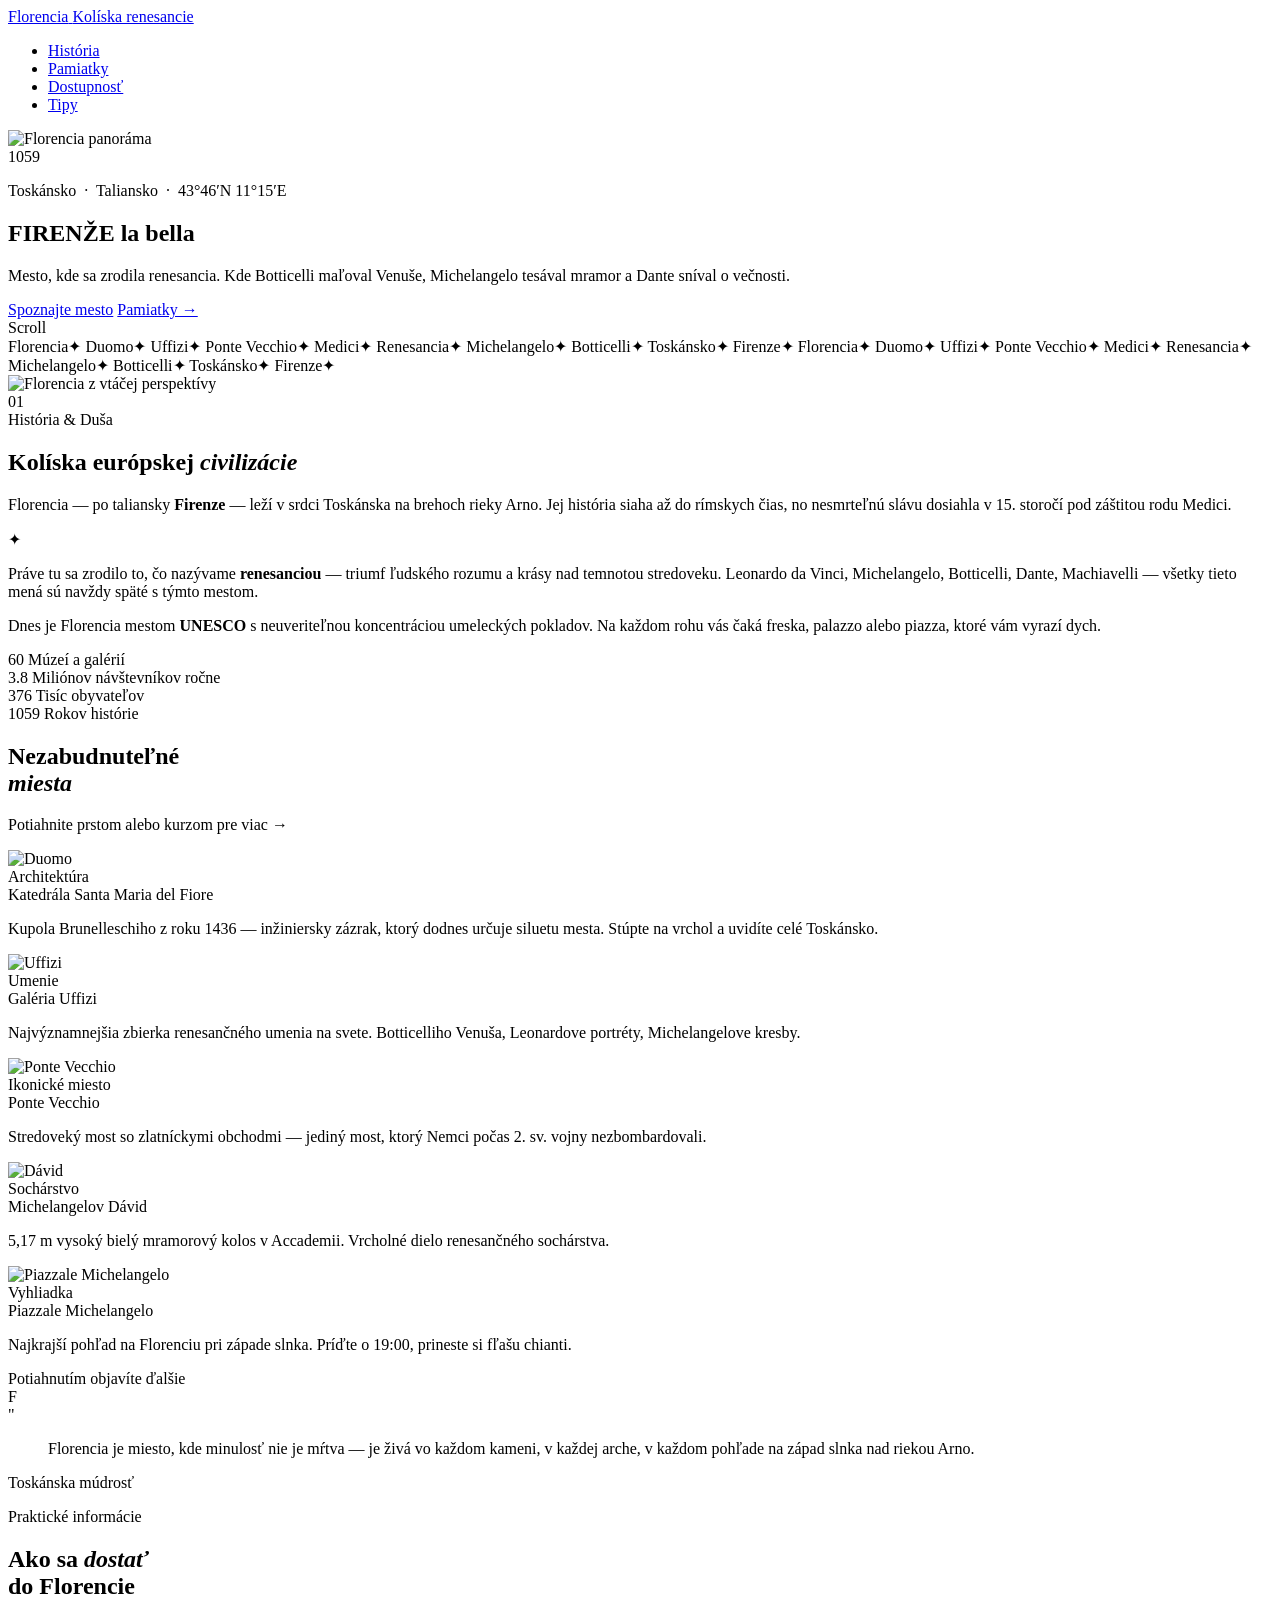
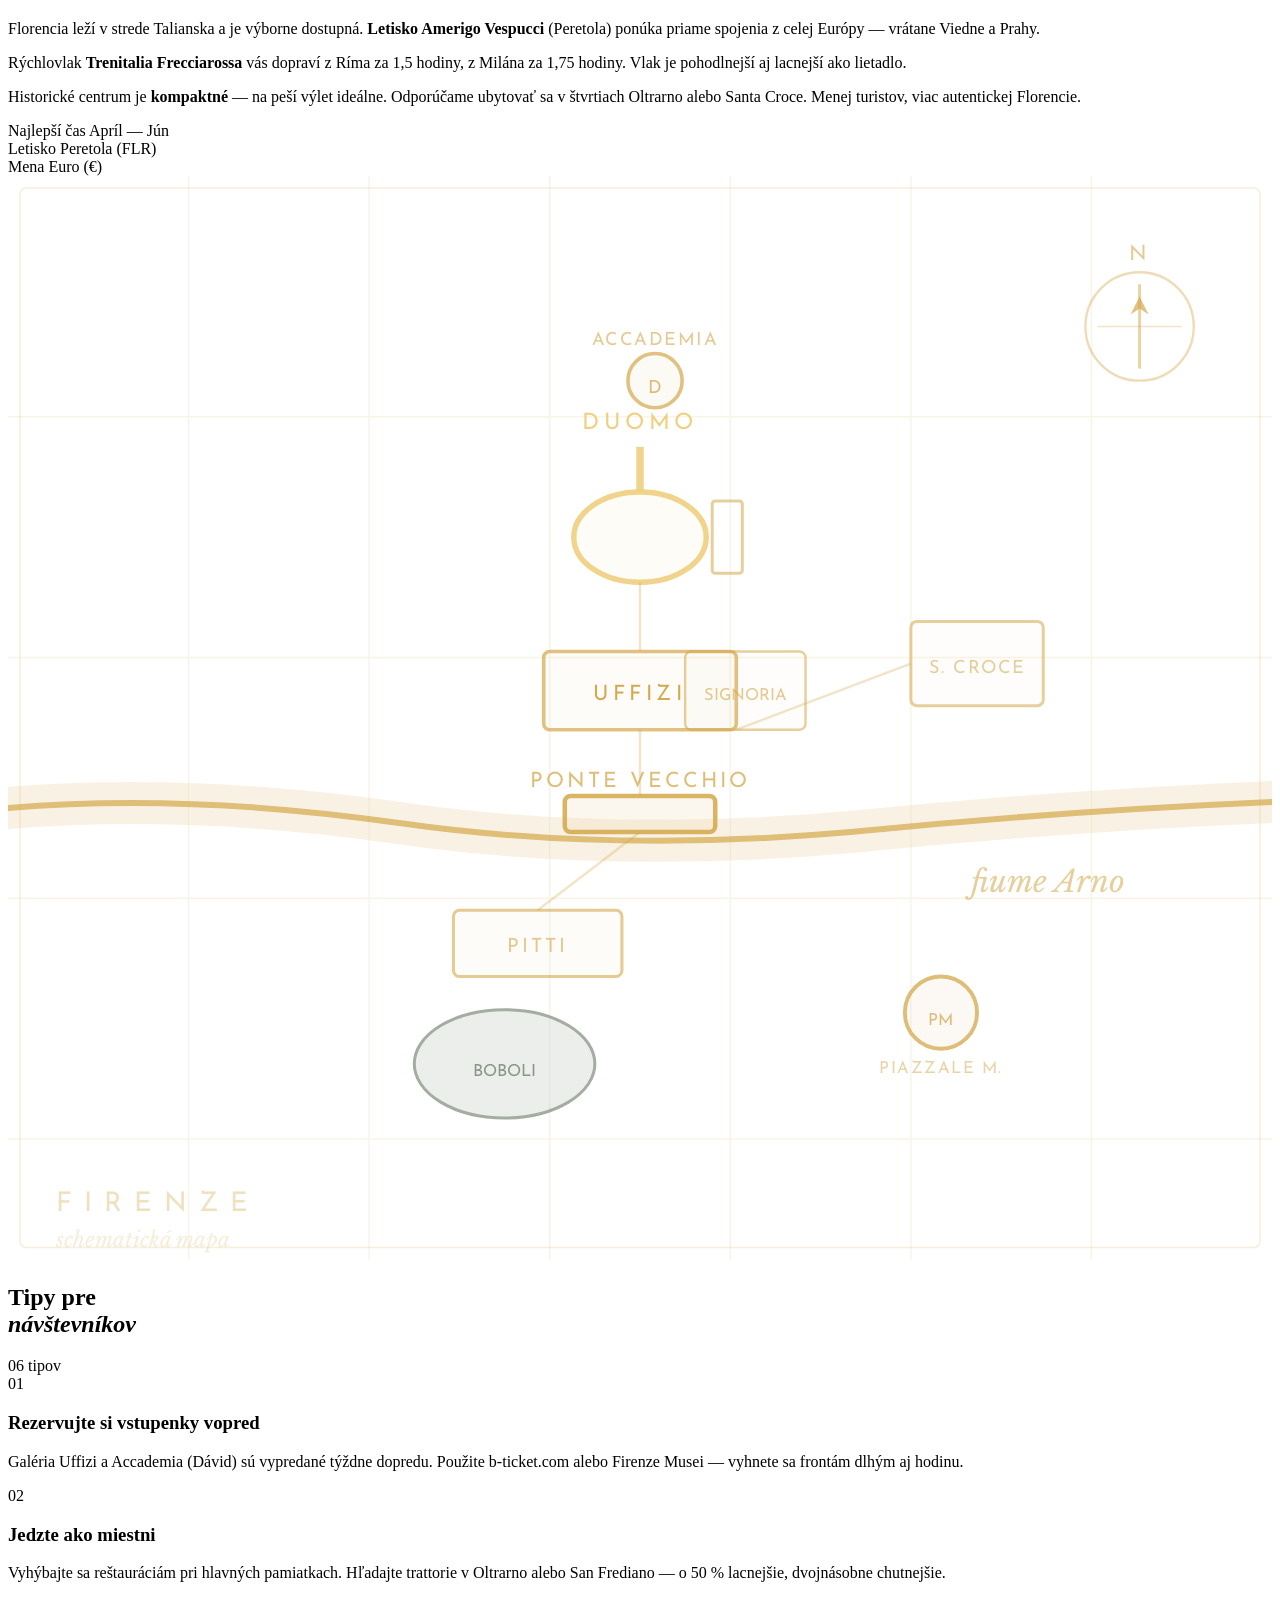
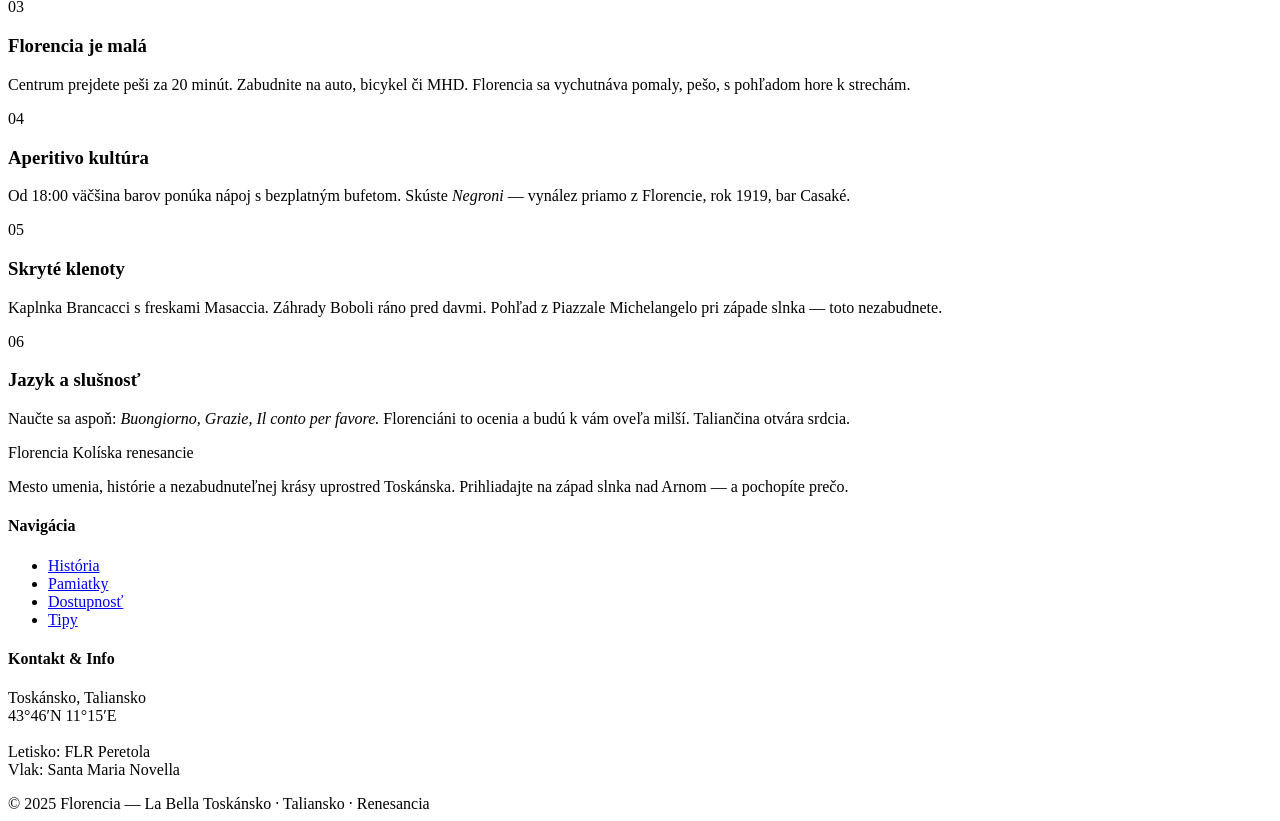
==== index.html @ b2b44ff9 "presunutie súborov" ====
<!DOCTYPE html>
<html lang="sk">
<head>
  <meta charset="UTF-8" />
  <meta name="viewport" content="width=device-width, initial-scale=1.0" />
  <title>Florencia — La Bella</title>
  <link rel="preconnect" href="https://fonts.googleapis.com" />
  <link rel="preconnect" href="https://fonts.gstatic.com" crossorigin />
  <link href="https://fonts.googleapis.com/css2?family=Playfair+Display:ital,wght@0,400;0,700;0,900;1,400;1,700&family=Libre+Baskerville:ital,wght@0,400;0,700;1,400&family=Josefin+Sans:wght@100;200;300;400&display=swap" rel="stylesheet" />
  <link rel="stylesheet" href="style.css" />
</head>
<body>

  <div class="cur-dot"></div>
  <div class="cur-ring"></div>
  <div class="grain"></div>

  <!-- NAV -->
  <nav>
    <a class="nav-brand" href="#">
      <span class="nav-brand-name">Florencia</span>
      <span class="nav-brand-sub">Kolíska renesancie</span>
    </a>
    <ul class="nav-links">
      <li><a href="#historia">História</a></li>
      <li><a href="#pamiatky">Pamiatky</a></li>
      <li><a href="#info">Dostupnosť</a></li>
      <li><a href="#tipy">Tipy</a></li>
    </ul>
  </nav>

  <!-- ═══════════ HERO ═══════════ -->
  <section class="hero">
    <div class="hero-bg">
      <img
        src="https://upload.wikimedia.org/wikipedia/commons/thumb/1/1e/Florence_duomo_from_giotto_campanile.jpg/1280px-Florence_duomo_from_giotto_campanile.jpg"
        alt="Florencia panoráma"
      />
    </div>
    <div class="hero-bar-top"></div>
    <div class="hero-bar-bot"></div>
    <div class="hero-glow"></div>
    <div class="hero-vline"></div>
    <div class="hero-ghost">1059</div>

    <div class="hero-content">
      <p class="hero-tag">Toskánsko &nbsp;·&nbsp; Taliansko &nbsp;·&nbsp; 43°46′N 11°15′E</p>
      <h1 class="hero-title">
        <span class="t1">FIRENŽE</span>
        <span class="t2">la bella</span>
      </h1>
      <p class="hero-desc">
        Mesto, kde sa zrodila renesancia. Kde Botticelli maľoval Venuše,
        Michelangelo tesával mramor a Dante sníval o večnosti.
      </p>
      <div class="hero-actions">
        <a class="btn-primary" href="#historia">Spoznajte mesto</a>
        <a class="btn-ghost" href="#pamiatky">Pamiatky →</a>
      </div>
    </div>

    <div class="hero-scroll">
      <span>Scroll</span>
      <div class="scroll-track"></div>
    </div>
  </section>

  <!-- MARQUEE -->
  <div class="marquee-strip" aria-hidden="true">
    <div class="marquee-inner">
      <!-- duplicate for seamless loop -->
      <span>Florencia</span><span class="dot">✦</span>
      <span>Duomo</span><span class="dot">✦</span>
      <span>Uffizi</span><span class="dot">✦</span>
      <span>Ponte Vecchio</span><span class="dot">✦</span>
      <span>Medici</span><span class="dot">✦</span>
      <span>Renesancia</span><span class="dot">✦</span>
      <span>Michelangelo</span><span class="dot">✦</span>
      <span>Botticelli</span><span class="dot">✦</span>
      <span>Toskánsko</span><span class="dot">✦</span>
      <span>Firenze</span><span class="dot">✦</span>
      <span>Florencia</span><span class="dot">✦</span>
      <span>Duomo</span><span class="dot">✦</span>
      <span>Uffizi</span><span class="dot">✦</span>
      <span>Ponte Vecchio</span><span class="dot">✦</span>
      <span>Medici</span><span class="dot">✦</span>
      <span>Renesancia</span><span class="dot">✦</span>
      <span>Michelangelo</span><span class="dot">✦</span>
      <span>Botticelli</span><span class="dot">✦</span>
      <span>Toskánsko</span><span class="dot">✦</span>
      <span>Firenze</span><span class="dot">✦</span>
    </div>
  </div>

  <!-- ═══════════ INTRO ═══════════ -->
  <section class="intro-section" id="historia">
    <div class="intro-visual">
      <img
        src="https://upload.wikimedia.org/wikipedia/commons/thumb/7/7e/Firenze_veduta.jpg/1280px-Firenze_veduta.jpg"
        alt="Florencia z vtáčej perspektívy"
      />
      <div class="intro-visual-overlay"></div>
      <div class="intro-float-num">01</div>
    </div>
    <div class="intro-text">
      <div class="s-tag reveal">História &amp; Duša</div>
      <h2 class="reveal">Kolíska európskej <em>civilizácie</em></h2>
      <p class="reveal">
        Florencia — po taliansky <strong>Firenze</strong> — leží v srdci Toskánska na brehoch
        rieky Arno. Jej história siaha až do rímskych čias, no nesmrteľnú slávu
        dosiahla v 15. storočí pod záštitou rodu Medici.
      </p>
      <div class="deco-divider reveal"><span>✦</span></div>
      <p class="reveal">
        Práve tu sa zrodilo to, čo nazývame <strong>renesanciou</strong> — triumf
        ľudského rozumu a krásy nad temnotou stredoveku. Leonardo da Vinci,
        Michelangelo, Botticelli, Dante, Machiavelli — všetky tieto mená sú
        navždy späté s týmto mestom.
      </p>
      <p class="reveal">
        Dnes je Florencia mestom <strong>UNESCO</strong> s neuveriteľnou
        koncentráciou umeleckých pokladov. Na každom rohu vás čaká freska,
        palazzo alebo piazza, ktoré vám vyrazí dych.
      </p>
    </div>
  </section>

  <!-- ═══════════ STATS ═══════════ -->
  <div class="stats-band">
    <div class="stat-cell reveal">
      <span class="stat-number">60</span>
      <span class="stat-unit">Múzeí a galérií</span>
    </div>
    <div class="stat-cell reveal">
      <span class="stat-number">3.8</span>
      <span class="stat-unit">Miliónov návštevníkov ročne</span>
    </div>
    <div class="stat-cell reveal">
      <span class="stat-number">376</span>
      <span class="stat-unit">Tisíc obyvateľov</span>
    </div>
    <div class="stat-cell reveal">
      <span class="stat-number">1059</span>
      <span class="stat-unit">Rokov histórie</span>
    </div>
  </div>

  <!-- ═══════════ GALLERY ═══════════ -->
  <section class="gallery-section" id="pamiatky">
    <div class="gallery-header">
      <h2 class="reveal">Nezabudnuteľné<br><em>miesta</em></h2>
      <p class="reveal">Potiahnite prstom alebo kurzom pre viac →</p>
    </div>

    <div class="gallery-scroll-wrap">
      <div class="gallery-track">

        <div class="g-card">
          <img src="https://upload.wikimedia.org/wikipedia/commons/thumb/9/9b/Cattedrale_di_Santa_Maria_del_Fiore_-_Firenze.jpg/1280px-Cattedrale_di_Santa_Maria_del_Fiore_-_Firenze.jpg" alt="Duomo" />
          <div class="g-card-info">
            <span class="g-card-tag">Architektúra</span>
            <div class="g-card-title">Katedrála Santa Maria del Fiore</div>
            <p class="g-card-desc">Kupola Brunelleschiho z roku 1436 — inžiniersky zázrak, ktorý dodnes určuje siluetu mesta. Stúpte na vrchol a uvidíte celé Toskánsko.</p>
          </div>
        </div>

        <div class="g-card">
          <img src="https://upload.wikimedia.org/wikipedia/commons/thumb/3/3b/Uffizi_05.jpg/1280px-Uffizi_05.jpg" alt="Uffizi" />
          <div class="g-card-info">
            <span class="g-card-tag">Umenie</span>
            <div class="g-card-title">Galéria Uffizi</div>
            <p class="g-card-desc">Najvýznamnejšia zbierka renesančného umenia na svete. Botticelliho Venuša, Leonardove portréty, Michelangelove kresby.</p>
          </div>
        </div>

        <div class="g-card">
          <img src="https://upload.wikimedia.org/wikipedia/commons/thumb/2/26/Ponte_Vecchio_al_tramonto.jpg/1280px-Ponte_Vecchio_al_tramonto.jpg" alt="Ponte Vecchio" />
          <div class="g-card-info">
            <span class="g-card-tag">Ikonické miesto</span>
            <div class="g-card-title">Ponte Vecchio</div>
            <p class="g-card-desc">Stredoveký most so zlatníckymi obchodmi — jediný most, ktorý Nemci počas 2. sv. vojny nezbombardovali.</p>
          </div>
        </div>

        <div class="g-card">
          <img src="https://upload.wikimedia.org/wikipedia/commons/thumb/1/15/Michelangelo%27s_David_-_right_view_2.jpg/800px-Michelangelo%27s_David_-_right_view_2.jpg" alt="Dávid" />
          <div class="g-card-info">
            <span class="g-card-tag">Sochárstvo</span>
            <div class="g-card-title">Michelangelov Dávid</div>
            <p class="g-card-desc">5,17 m vysoký bielý mramorový kolos v Accademii. Vrcholné dielo renesančného sochárstva.</p>
          </div>
        </div>

        <div class="g-card">
          <img src="https://upload.wikimedia.org/wikipedia/commons/thumb/4/47/Piazzale_Michelangelo_Florence.jpg/1280px-Piazzale_Michelangelo_Florence.jpg" alt="Piazzale Michelangelo" />
          <div class="g-card-info">
            <span class="g-card-tag">Vyhliadka</span>
            <div class="g-card-title">Piazzale Michelangelo</div>
            <p class="g-card-desc">Najkrajší pohľad na Florenciu pri západe slnka. Príďte o 19:00, prineste si fľašu chianti.</p>
          </div>
        </div>

      </div>
    </div>

    <div class="gallery-hint">
      <span>Potiahnutím objavíte ďalšie</span>
      <div class="gallery-hint-line"></div>
    </div>
  </section>

  <!-- ═══════════ QUOTE ═══════════ -->
  <section class="quote-section">
    <div class="quote-bg-word">F</div>
    <div class="quote-inner">
      <span class="quote-openmark">"</span>
      <blockquote class="reveal">
        Florencia je miesto, kde minulosť nie je mŕtva —
        je živá vo každom kameni, v každej arche,
        v každom pohľade na západ slnka nad riekou Arno.
      </blockquote>
      <div class="quote-rule"></div>
      <p class="quote-author reveal">Toskánska múdrosť</p>
    </div>
  </section>

  <!-- ═══════════ INFO / MAP ═══════════ -->
  <section class="info-section" id="info">
    <div class="info-text-side">
      <div class="s-tag reveal">Praktické informácie</div>
      <h2 class="reveal">Ako sa <em>dostať</em><br>do Florencie</h2>
      <p class="reveal">
        Florencia leží v strede Talianska a je výborne dostupná.
        <strong>Letisko Amerigo Vespucci</strong> (Peretola) ponúka priame spojenia
        z celej Európy — vrátane Viedne a Prahy.
      </p>
      <p class="reveal">
        Rýchlovlak <strong>Trenitalia Frecciarossa</strong> vás dopraví z Ríma za 1,5 hodiny,
        z Milána za 1,75 hodiny. Vlak je pohodlnejší aj lacnejší ako lietadlo.
      </p>
      <p class="reveal">
        Historické centrum je <strong>kompaktné</strong> — na peší výlet ideálne.
        Odporúčame ubytovať sa v štvrtiach Oltrarno alebo Santa Croce.
        Menej turistov, viac autentickej Florencie.
      </p>
      <div class="info-pills reveal">
        <div class="info-pill">
          <span class="info-pill-label">Najlepší čas</span>
          <span class="info-pill-val">Apríl — Jún</span>
        </div>
        <div class="info-pill">
          <span class="info-pill-label">Letisko</span>
          <span class="info-pill-val">Peretola (FLR)</span>
        </div>
        <div class="info-pill">
          <span class="info-pill-label">Mena</span>
          <span class="info-pill-val">Euro (€)</span>
        </div>
      </div>
    </div>

    <div class="map-side">
      <!-- Illustrated SVG map of Florence -->
      <svg viewBox="0 0 420 360" xmlns="http://www.w3.org/2000/svg">
        <!-- Background -->
        <rect width="420" height="360" fill="rgba(30,20,8,0.0)" />

        <!-- Streets grid - subtle -->
        <g opacity="0.12" stroke="#D4A84B" stroke-width="0.5">
          <line x1="60" y1="0" x2="60" y2="360" />
          <line x1="120" y1="0" x2="120" y2="360" />
          <line x1="180" y1="0" x2="180" y2="360" />
          <line x1="240" y1="0" x2="240" y2="360" />
          <line x1="300" y1="0" x2="300" y2="360" />
          <line x1="360" y1="0" x2="360" y2="360" />
          <line x1="0" y1="80" x2="420" y2="80" />
          <line x1="0" y1="160" x2="420" y2="160" />
          <line x1="0" y1="240" x2="420" y2="240" />
          <line x1="0" y1="320" x2="420" y2="320" />
        </g>

        <!-- River Arno — thick glow + thin line -->
        <path d="M 0 210 Q 60 205 130 215 Q 200 225 280 218 Q 350 211 420 208"
              fill="none" stroke="#D4A84B" stroke-width="14" stroke-linecap="round" opacity="0.15"/>
        <path d="M 0 210 Q 60 205 130 215 Q 200 225 280 218 Q 350 211 420 208"
              fill="none" stroke="#D4A84B" stroke-width="2" stroke-linecap="round" opacity="0.7"/>
        <text x="320" y="238" font-family="Libre Baskerville, serif" font-style="italic"
              font-size="10" fill="#D4A84B" opacity="0.55">fiume Arno</text>

        <!-- Ponte Vecchio -->
        <rect x="185" y="206" width="50" height="12" rx="2"
              fill="rgba(212,168,75,0.1)" stroke="#D4A84B" stroke-width="1.5" opacity="0.85"/>
        <text x="210" y="203" font-family="Josefin Sans, sans-serif"
              font-size="7" fill="#D4A84B" opacity="0.75" text-anchor="middle" letter-spacing="1">PONTE VECCHIO</text>

        <!-- Duomo — ellipse + cross -->
        <ellipse cx="210" cy="120" rx="22" ry="15"
                 fill="rgba(240,208,128,0.07)" stroke="#F0D080" stroke-width="1.8" opacity="0.9"/>
        <line x1="210" y1="105" x2="210" y2="90" stroke="#F0D080" stroke-width="2.5" opacity="0.9"/>
        <text x="210" y="84" font-family="Josefin Sans, sans-serif"
              font-size="7.5" fill="#F0D080" text-anchor="middle" letter-spacing="1.5">DUOMO</text>

        <!-- Campanile -->
        <rect x="234" y="108" width="10" height="24" rx="1"
              fill="none" stroke="#D4A84B" stroke-width="1" opacity="0.55"/>

        <!-- Uffizi -->
        <rect x="178" y="158" width="64" height="26" rx="2"
              fill="rgba(212,168,75,0.05)" stroke="#D4A84B" stroke-width="1.2" opacity="0.7"/>
        <text x="210" y="174" font-family="Josefin Sans, sans-serif"
              font-size="7" fill="#D4A84B" text-anchor="middle" letter-spacing="1.5">UFFIZI</text>

        <!-- Piazza della Signoria -->
        <rect x="225" y="158" width="40" height="26" rx="2"
              fill="rgba(212,168,75,0.04)" stroke="#D4A84B" stroke-width="0.8" opacity="0.55"/>
        <text x="245" y="174" font-family="Josefin Sans, sans-serif"
              font-size="5.5" fill="#D4A84B" text-anchor="middle" opacity="0.6">SIGNORIA</text>

        <!-- Accademia (David) -->
        <circle cx="215" cy="68" r="9"
                fill="rgba(212,168,75,0.08)" stroke="#D4A84B" stroke-width="1.2" opacity="0.7"/>
        <text x="215" y="72" font-family="Josefin Sans, sans-serif"
              font-size="6" fill="#D4A84B" text-anchor="middle" opacity="0.75">D</text>
        <text x="215" y="56" font-family="Josefin Sans, sans-serif"
              font-size="6" fill="#D4A84B" text-anchor="middle" opacity="0.6" letter-spacing="0.5">ACCADEMIA</text>

        <!-- Palazzo Pitti -->
        <rect x="148" y="244" width="56" height="22" rx="2"
              fill="rgba(212,168,75,0.05)" stroke="#D4A84B" stroke-width="1" opacity="0.6"/>
        <text x="176" y="258" font-family="Josefin Sans, sans-serif"
              font-size="6.5" fill="#D4A84B" text-anchor="middle" opacity="0.6" letter-spacing="1">PITTI</text>

        <!-- Giardino Boboli -->
        <ellipse cx="165" cy="295" rx="30" ry="18"
                 fill="rgba(74,94,69,0.2)" stroke="#4A5E45" stroke-width="1" opacity="0.5"/>
        <text x="165" y="299" font-family="Josefin Sans, sans-serif"
              font-size="5.5" fill="#4A5E45" text-anchor="middle" opacity="0.6">BOBOLI</text>

        <!-- Piazzale Michelangelo -->
        <circle cx="310" cy="278" r="12"
                fill="rgba(212,168,75,0.08)" stroke="#D4A84B" stroke-width="1.3" opacity="0.75"/>
        <text x="310" y="282" font-family="Josefin Sans, sans-serif"
              font-size="5.5" fill="#D4A84B" text-anchor="middle" opacity="0.75">PM</text>
        <text x="310" y="298" font-family="Josefin Sans, sans-serif"
              font-size="5.5" fill="#D4A84B" text-anchor="middle" opacity="0.5" letter-spacing="0.5">PIAZZALE M.</text>

        <!-- Santa Croce -->
        <rect x="300" y="148" width="44" height="28" rx="2"
              fill="rgba(212,168,75,0.04)" stroke="#D4A84B" stroke-width="1" opacity="0.55"/>
        <text x="322" y="165" font-family="Josefin Sans, sans-serif"
              font-size="6" fill="#D4A84B" text-anchor="middle" opacity="0.55" letter-spacing="0.5">S. CROCE</text>

        <!-- Connection streets -->
        <g stroke="#D4A84B" stroke-width="0.8" opacity="0.3">
          <line x1="210" y1="135" x2="210" y2="158" />
          <line x1="210" y1="184" x2="210" y2="206" />
          <line x1="210" y1="218" x2="176" y2="244" />
          <line x1="242" y1="184" x2="300" y2="162" />
        </g>

        <!-- Compass rose -->
        <g transform="translate(376, 50)">
          <circle r="18" fill="none" stroke="#D4A84B" stroke-width="0.8" opacity="0.4"/>
          <line x1="0" y1="-14" x2="0" y2="14" stroke="#D4A84B" stroke-width="1" opacity="0.5"/>
          <line x1="-14" y1="0" x2="14" y2="0" stroke="#D4A84B" stroke-width="0.5" opacity="0.3"/>
          <polygon points="0,-10 3,-4 0,-6 -3,-4" fill="#D4A84B" opacity="0.7"/>
          <text y="-22" font-family="Josefin Sans, sans-serif" font-size="7"
                fill="#D4A84B" text-anchor="middle" opacity="0.6" letter-spacing="1">N</text>
        </g>

        <!-- Outer frame -->
        <rect x="4" y="4" width="412" height="352" rx="2"
              fill="none" stroke="#D4A84B" stroke-width="0.5" opacity="0.2"/>

        <!-- Watermark title -->
        <text x="16" y="344" font-family="Josefin Sans, sans-serif"
              font-size="9" fill="#D4A84B" opacity="0.35" letter-spacing="4">FIRENZE</text>
        <text x="16" y="356" font-family="Libre Baskerville, serif"
              font-size="7" fill="#D4A84B" opacity="0.2" font-style="italic">schematická mapa</text>
      </svg>
    </div>
  </section>

  <!-- ═══════════ TIPS ═══════════ -->
  <section class="tips-section" id="tipy">
    <div class="tips-header">
      <h2 class="reveal">Tipy pre<br><em>návštevníkov</em></h2>
      <span class="tips-count reveal">06 tipov</span>
    </div>
    <div class="tips-grid">

      <div class="tip-card reveal">
        <span class="tip-num">01</span>
        <h3>Rezervujte si vstupenky vopred</h3>
        <p>Galéria Uffizi a Accademia (Dávid) sú vypredané týždne dopredu. Použite b-ticket.com alebo Firenze Musei — vyhnete sa frontám dlhým aj hodinu.</p>
      </div>

      <div class="tip-card reveal">
        <span class="tip-num">02</span>
        <h3>Jedzte ako miestni</h3>
        <p>Vyhýbajte sa reštauráciám pri hlavných pamiatkach. Hľadajte trattorie v Oltrarno alebo San Frediano — o 50 % lacnejšie, dvojnásobne chutnejšie.</p>
      </div>

      <div class="tip-card reveal">
        <span class="tip-num">03</span>
        <h3>Florencia je malá</h3>
        <p>Centrum prejdete peši za 20 minút. Zabudnite na auto, bicykel či MHD. Florencia sa vychutnáva pomaly, pešo, s pohľadom hore k strechám.</p>
      </div>

      <div class="tip-card reveal">
        <span class="tip-num">04</span>
        <h3>Aperitivo kultúra</h3>
        <p>Od 18:00 väčšina barov ponúka nápoj s bezplatným bufetom. Skúste <em>Negroni</em> — vynález priamo z Florencie, rok 1919, bar Casaké.</p>
      </div>

      <div class="tip-card reveal">
        <span class="tip-num">05</span>
        <h3>Skryté klenoty</h3>
        <p>Kaplnka Brancacci s freskami Masaccia. Záhrady Boboli ráno pred davmi. Pohľad z Piazzale Michelangelo pri západe slnka — toto nezabudnete.</p>
      </div>

      <div class="tip-card reveal">
        <span class="tip-num">06</span>
        <h3>Jazyk a slušnosť</h3>
        <p>Naučte sa aspoň: <em>Buongiorno, Grazie, Il conto per favore.</em> Florenciáni to ocenia a budú k vám oveľa milší. Taliančina otvára srdcia.</p>
      </div>

    </div>
  </section>

  <!-- ═══════════ FOOTER ═══════════ -->
  <footer>
    <div class="footer-top">
      <div class="footer-brand">
        <span class="footer-brand-name">Florencia</span>
        <span class="footer-brand-sub">Kolíska renesancie</span>
        <p>Mesto umenia, histórie a nezabudnuteľnej krásy uprostred Toskánska. Prihliadajte na západ slnka nad Arnom — a pochopíte prečo.</p>
      </div>
      <div class="footer-col">
        <h4>Navigácia</h4>
        <ul>
          <li><a href="#historia">História</a></li>
          <li><a href="#pamiatky">Pamiatky</a></li>
          <li><a href="#info">Dostupnosť</a></li>
          <li><a href="#tipy">Tipy</a></li>
        </ul>
      </div>
      <div class="footer-col">
        <h4>Kontakt &amp; Info</h4>
        <p>Toskánsko, Taliansko<br>43°46′N 11°15′E<br><br>Letisko: FLR Peretola<br>Vlak: Santa Maria Novella</p>
      </div>
    </div>
    <div class="footer-bottom">
      <span>© 2025 Florencia — La Bella</span>
      <span>Toskánsko · Taliansko · Renesancia</span>
    </div>
  </footer>

  <script src="script.js"></script>
</body>
</html>
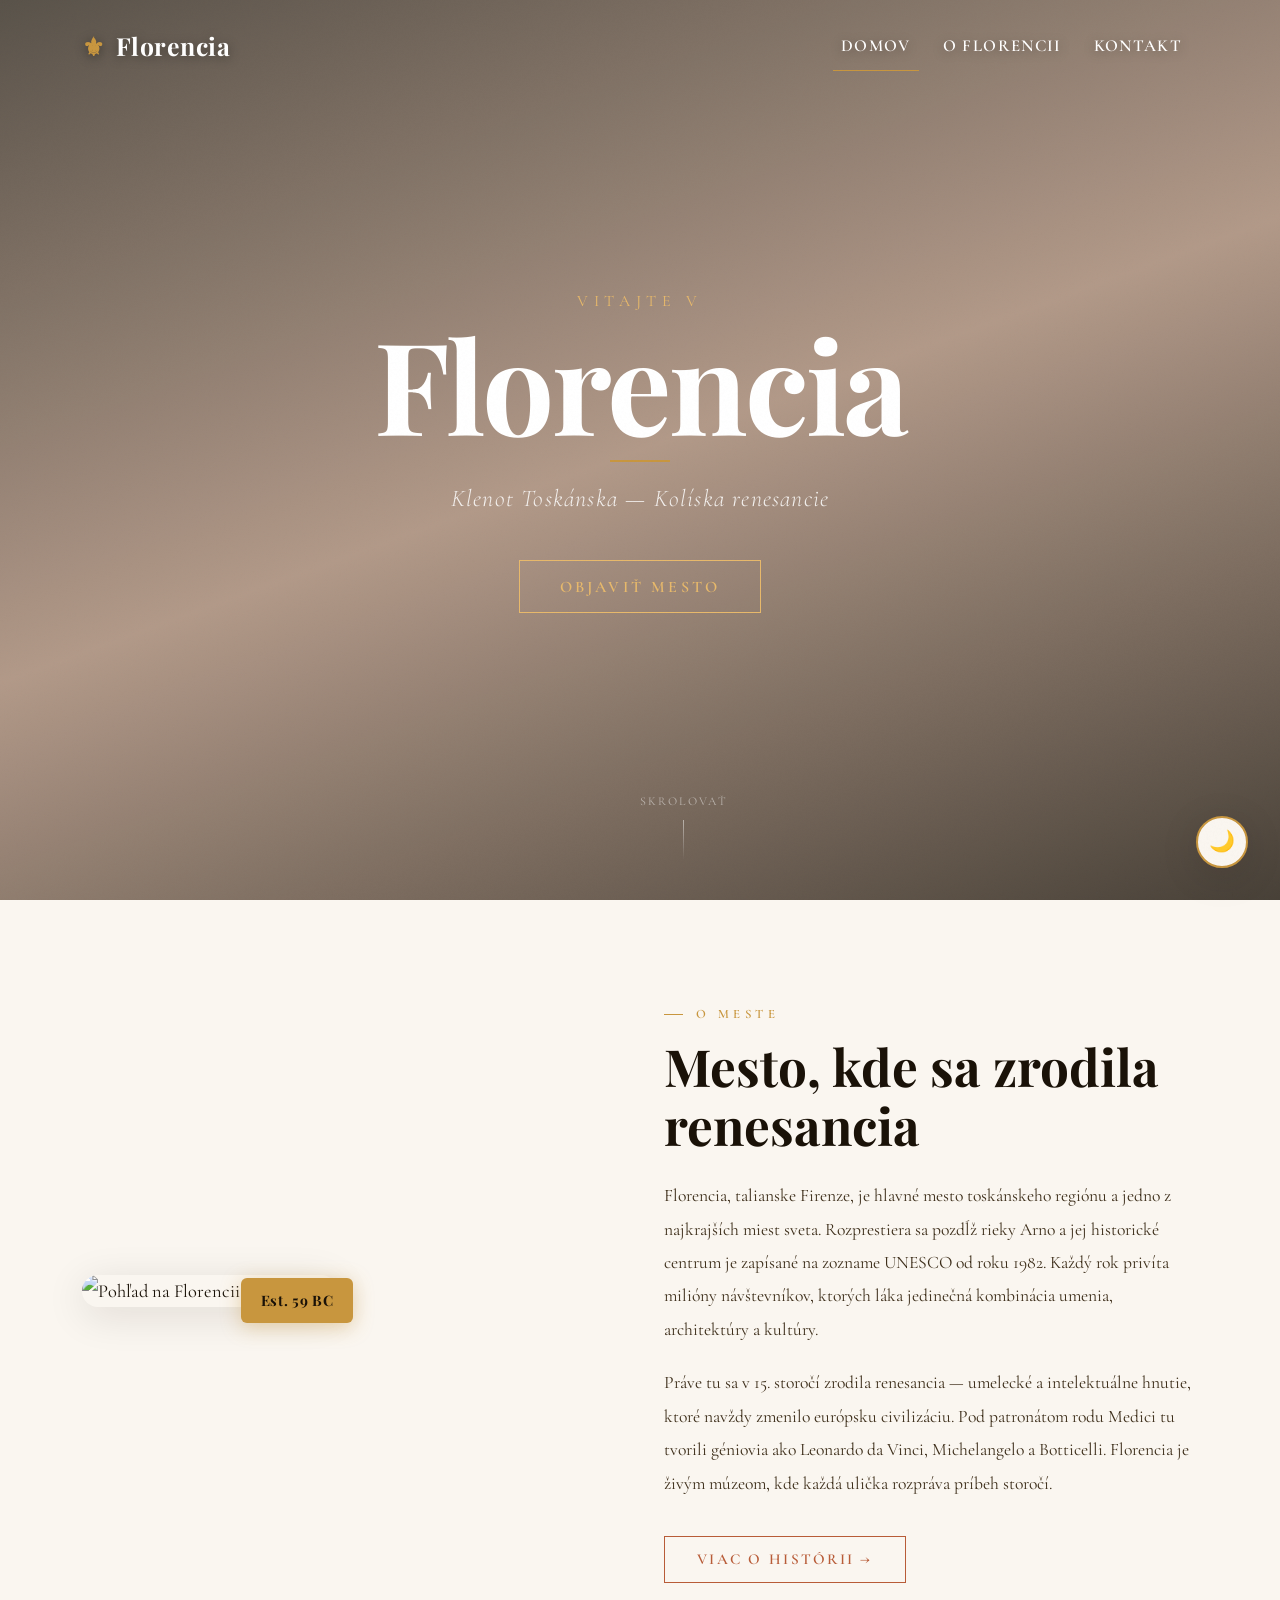
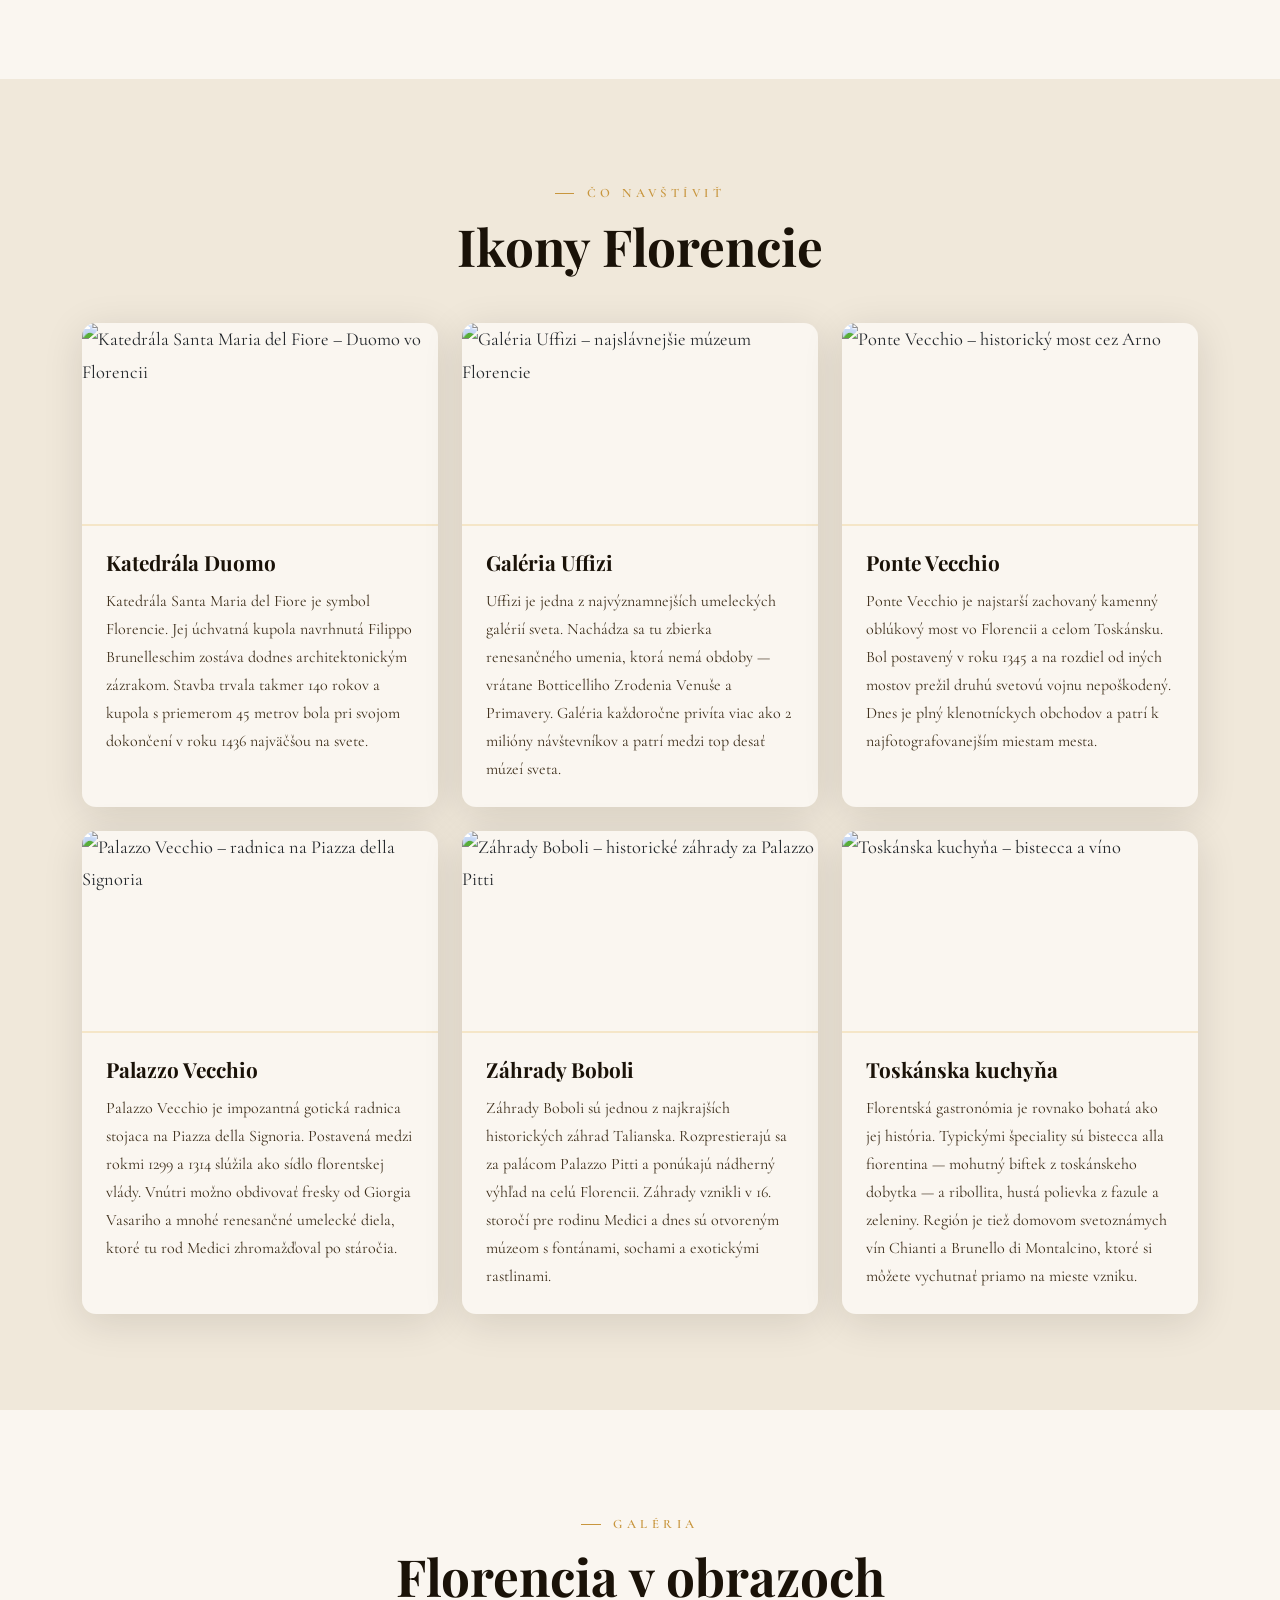
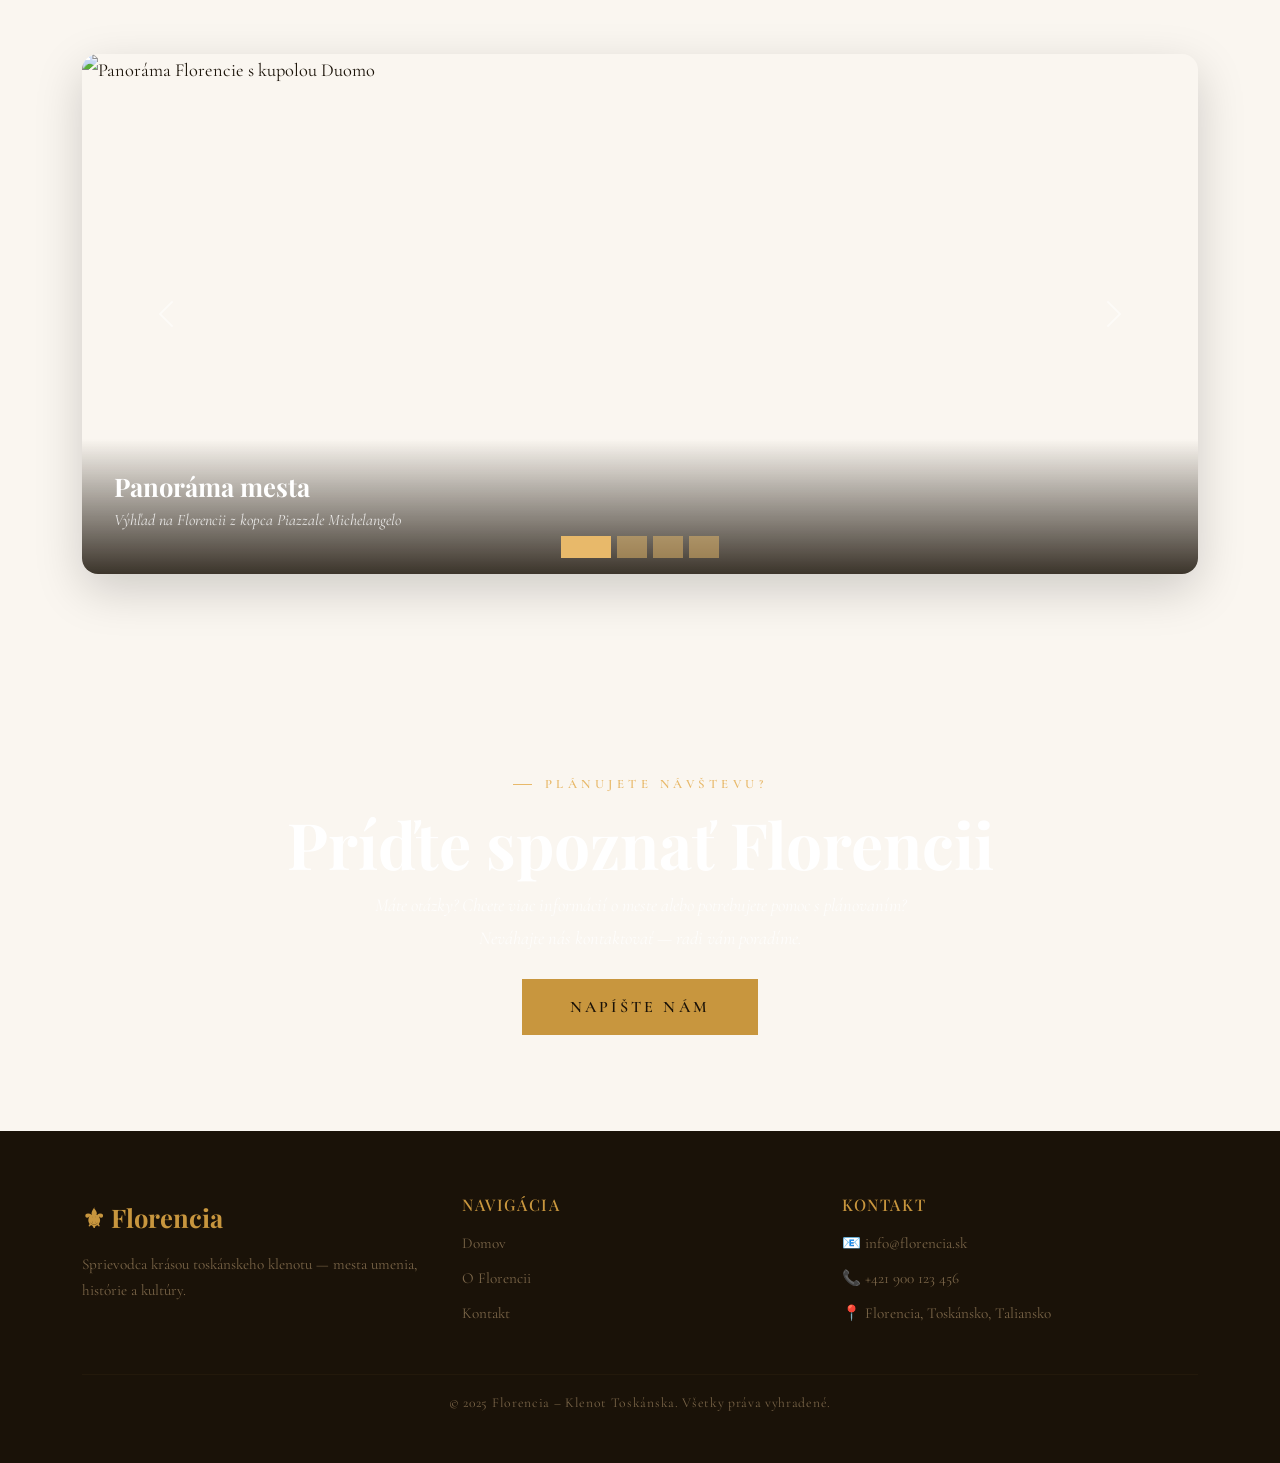
==== commit 0a5360aa: "pridanie html + ostatné CSS" ====
--- a/index.html
+++ b/index.html
@@ -1,461 +1,317 @@
 <!DOCTYPE html>
 <html lang="sk">
 <head>
-  <meta charset="UTF-8" />
-  <meta name="viewport" content="width=device-width, initial-scale=1.0" />
-  <title>Florencia — La Bella</title>
-  <link rel="preconnect" href="https://fonts.googleapis.com" />
-  <link rel="preconnect" href="https://fonts.gstatic.com" crossorigin />
-  <link href="https://fonts.googleapis.com/css2?family=Playfair+Display:ital,wght@0,400;0,700;0,900;1,400;1,700&family=Libre+Baskerville:ital,wght@0,400;0,700;1,400&family=Josefin+Sans:wght@100;200;300;400&display=swap" rel="stylesheet" />
-  <link rel="stylesheet" href="style.css" />
+  <meta charset="UTF-8">
+  <meta name="viewport" content="width=device-width, initial-scale=1.0">
+  <meta name="description" content="Florencia – Klenot Toskánska. Objavte históriu, umenie a krásu mesta na rieke Arno.">
+  <title>Florencia – Klenot Toskánska</title>
+  <link href="https://cdn.jsdelivr.net/npm/bootstrap@5.3.3/dist/css/bootstrap.min.css" rel="stylesheet">
+  <link href="https://fonts.googleapis.com/css2?family=Playfair+Display:ital,wght@0,400;0,700;1,400&family=Cormorant+Garamond:wght@300;400;600&display=swap" rel="stylesheet">
+  <link rel="stylesheet" href="assets/css/style.css">
 </head>
 <body>
 
-  <div class="cur-dot"></div>
-  <div class="cur-ring"></div>
-  <div class="grain"></div>
-
-  <!-- NAV -->
-  <nav>
-    <a class="nav-brand" href="#">
-      <span class="nav-brand-name">Florencia</span>
-      <span class="nav-brand-sub">Kolíska renesancie</span>
-    </a>
-    <ul class="nav-links">
-      <li><a href="#historia">História</a></li>
-      <li><a href="#pamiatky">Pamiatky</a></li>
-      <li><a href="#info">Dostupnosť</a></li>
-      <li><a href="#tipy">Tipy</a></li>
-    </ul>
+  <!-- NAVBAR -->
+  <nav class="navbar navbar-expand-lg fixed-top" id="mainNav">
+    <div class="container">
+      <a class="navbar-brand" href="index.html">
+        <span class="brand-icon">⚜</span> Florencia
+      </a>
+      <button class="navbar-toggler" type="button" data-bs-toggle="collapse" data-bs-target="#navbarNav">
+        <span class="navbar-toggler-icon"></span>
+      </button>
+      <div class="collapse navbar-collapse" id="navbarNav">
+        <ul class="navbar-nav ms-auto">
+          <li class="nav-item"><a class="nav-link active" href="index.html">Domov</a></li>
+          <li class="nav-item"><a class="nav-link" href="o-nas.html">O Florencii</a></li>
+          <li class="nav-item"><a class="nav-link" href="kontakt.html">Kontakt</a></li>
+        </ul>
+      </div>
+    </div>
   </nav>
 
-  <!-- ═══════════ HERO ═══════════ -->
-  <section class="hero">
-    <div class="hero-bg">
-      <img
-        src="https://upload.wikimedia.org/wikipedia/commons/thumb/1/1e/Florence_duomo_from_giotto_campanile.jpg/1280px-Florence_duomo_from_giotto_campanile.jpg"
-        alt="Florencia panoráma"
-      />
-    </div>
-    <div class="hero-bar-top"></div>
-    <div class="hero-bar-bot"></div>
-    <div class="hero-glow"></div>
-    <div class="hero-vline"></div>
-    <div class="hero-ghost">1059</div>
-
-    <div class="hero-content">
-      <p class="hero-tag">Toskánsko &nbsp;·&nbsp; Taliansko &nbsp;·&nbsp; 43°46′N 11°15′E</p>
-      <h1 class="hero-title">
-        <span class="t1">FIRENŽE</span>
-        <span class="t2">la bella</span>
-      </h1>
-      <p class="hero-desc">
-        Mesto, kde sa zrodila renesancia. Kde Botticelli maľoval Venuše,
-        Michelangelo tesával mramor a Dante sníval o večnosti.
-      </p>
-      <div class="hero-actions">
-        <a class="btn-primary" href="#historia">Spoznajte mesto</a>
-        <a class="btn-ghost" href="#pamiatky">Pamiatky →</a>
-      </div>
-    </div>
-
-    <div class="hero-scroll">
-      <span>Scroll</span>
-      <div class="scroll-track"></div>
-    </div>
-  </section>
-
-  <!-- MARQUEE -->
-  <div class="marquee-strip" aria-hidden="true">
-    <div class="marquee-inner">
-      <!-- duplicate for seamless loop -->
-      <span>Florencia</span><span class="dot">✦</span>
-      <span>Duomo</span><span class="dot">✦</span>
-      <span>Uffizi</span><span class="dot">✦</span>
-      <span>Ponte Vecchio</span><span class="dot">✦</span>
-      <span>Medici</span><span class="dot">✦</span>
-      <span>Renesancia</span><span class="dot">✦</span>
-      <span>Michelangelo</span><span class="dot">✦</span>
-      <span>Botticelli</span><span class="dot">✦</span>
-      <span>Toskánsko</span><span class="dot">✦</span>
-      <span>Firenze</span><span class="dot">✦</span>
-      <span>Florencia</span><span class="dot">✦</span>
-      <span>Duomo</span><span class="dot">✦</span>
-      <span>Uffizi</span><span class="dot">✦</span>
-      <span>Ponte Vecchio</span><span class="dot">✦</span>
-      <span>Medici</span><span class="dot">✦</span>
-      <span>Renesancia</span><span class="dot">✦</span>
-      <span>Michelangelo</span><span class="dot">✦</span>
-      <span>Botticelli</span><span class="dot">✦</span>
-      <span>Toskánsko</span><span class="dot">✦</span>
-      <span>Firenze</span><span class="dot">✦</span>
-    </div>
-  </div>
-
-  <!-- ═══════════ INTRO ═══════════ -->
-  <section class="intro-section" id="historia">
-    <div class="intro-visual">
-      <img
-        src="https://upload.wikimedia.org/wikipedia/commons/thumb/7/7e/Firenze_veduta.jpg/1280px-Firenze_veduta.jpg"
-        alt="Florencia z vtáčej perspektívy"
-      />
-      <div class="intro-visual-overlay"></div>
-      <div class="intro-float-num">01</div>
-    </div>
-    <div class="intro-text">
-      <div class="s-tag reveal">História &amp; Duša</div>
-      <h2 class="reveal">Kolíska európskej <em>civilizácie</em></h2>
-      <p class="reveal">
-        Florencia — po taliansky <strong>Firenze</strong> — leží v srdci Toskánska na brehoch
-        rieky Arno. Jej história siaha až do rímskych čias, no nesmrteľnú slávu
-        dosiahla v 15. storočí pod záštitou rodu Medici.
-      </p>
-      <div class="deco-divider reveal"><span>✦</span></div>
-      <p class="reveal">
-        Práve tu sa zrodilo to, čo nazývame <strong>renesanciou</strong> — triumf
-        ľudského rozumu a krásy nad temnotou stredoveku. Leonardo da Vinci,
-        Michelangelo, Botticelli, Dante, Machiavelli — všetky tieto mená sú
-        navždy späté s týmto mestom.
-      </p>
-      <p class="reveal">
-        Dnes je Florencia mestom <strong>UNESCO</strong> s neuveriteľnou
-        koncentráciou umeleckých pokladov. Na každom rohu vás čaká freska,
-        palazzo alebo piazza, ktoré vám vyrazí dych.
-      </p>
-    </div>
-  </section>
-
-  <!-- ═══════════ STATS ═══════════ -->
-  <div class="stats-band">
-    <div class="stat-cell reveal">
-      <span class="stat-number">60</span>
-      <span class="stat-unit">Múzeí a galérií</span>
-    </div>
-    <div class="stat-cell reveal">
-      <span class="stat-number">3.8</span>
-      <span class="stat-unit">Miliónov návštevníkov ročne</span>
-    </div>
-    <div class="stat-cell reveal">
-      <span class="stat-number">376</span>
-      <span class="stat-unit">Tisíc obyvateľov</span>
-    </div>
-    <div class="stat-cell reveal">
-      <span class="stat-number">1059</span>
-      <span class="stat-unit">Rokov histórie</span>
-    </div>
-  </div>
-
-  <!-- ═══════════ GALLERY ═══════════ -->
-  <section class="gallery-section" id="pamiatky">
-    <div class="gallery-header">
-      <h2 class="reveal">Nezabudnuteľné<br><em>miesta</em></h2>
-      <p class="reveal">Potiahnite prstom alebo kurzom pre viac →</p>
-    </div>
-
-    <div class="gallery-scroll-wrap">
-      <div class="gallery-track">
-
-        <div class="g-card">
-          <img src="https://upload.wikimedia.org/wikipedia/commons/thumb/9/9b/Cattedrale_di_Santa_Maria_del_Fiore_-_Firenze.jpg/1280px-Cattedrale_di_Santa_Maria_del_Fiore_-_Firenze.jpg" alt="Duomo" />
-          <div class="g-card-info">
-            <span class="g-card-tag">Architektúra</span>
-            <div class="g-card-title">Katedrála Santa Maria del Fiore</div>
-            <p class="g-card-desc">Kupola Brunelleschiho z roku 1436 — inžiniersky zázrak, ktorý dodnes určuje siluetu mesta. Stúpte na vrchol a uvidíte celé Toskánsko.</p>
-          </div>
-        </div>
-
-        <div class="g-card">
-          <img src="https://upload.wikimedia.org/wikipedia/commons/thumb/3/3b/Uffizi_05.jpg/1280px-Uffizi_05.jpg" alt="Uffizi" />
-          <div class="g-card-info">
-            <span class="g-card-tag">Umenie</span>
-            <div class="g-card-title">Galéria Uffizi</div>
-            <p class="g-card-desc">Najvýznamnejšia zbierka renesančného umenia na svete. Botticelliho Venuša, Leonardove portréty, Michelangelove kresby.</p>
-          </div>
-        </div>
-
-        <div class="g-card">
-          <img src="https://upload.wikimedia.org/wikipedia/commons/thumb/2/26/Ponte_Vecchio_al_tramonto.jpg/1280px-Ponte_Vecchio_al_tramonto.jpg" alt="Ponte Vecchio" />
-          <div class="g-card-info">
-            <span class="g-card-tag">Ikonické miesto</span>
-            <div class="g-card-title">Ponte Vecchio</div>
-            <p class="g-card-desc">Stredoveký most so zlatníckymi obchodmi — jediný most, ktorý Nemci počas 2. sv. vojny nezbombardovali.</p>
-          </div>
-        </div>
-
-        <div class="g-card">
-          <img src="https://upload.wikimedia.org/wikipedia/commons/thumb/1/15/Michelangelo%27s_David_-_right_view_2.jpg/800px-Michelangelo%27s_David_-_right_view_2.jpg" alt="Dávid" />
-          <div class="g-card-info">
-            <span class="g-card-tag">Sochárstvo</span>
-            <div class="g-card-title">Michelangelov Dávid</div>
-            <p class="g-card-desc">5,17 m vysoký bielý mramorový kolos v Accademii. Vrcholné dielo renesančného sochárstva.</p>
-          </div>
-        </div>
-
-        <div class="g-card">
-          <img src="https://upload.wikimedia.org/wikipedia/commons/thumb/4/47/Piazzale_Michelangelo_Florence.jpg/1280px-Piazzale_Michelangelo_Florence.jpg" alt="Piazzale Michelangelo" />
-          <div class="g-card-info">
-            <span class="g-card-tag">Vyhliadka</span>
-            <div class="g-card-title">Piazzale Michelangelo</div>
-            <p class="g-card-desc">Najkrajší pohľad na Florenciu pri západe slnka. Príďte o 19:00, prineste si fľašu chianti.</p>
-          </div>
-        </div>
-
-      </div>
-    </div>
-
-    <div class="gallery-hint">
-      <span>Potiahnutím objavíte ďalšie</span>
-      <div class="gallery-hint-line"></div>
-    </div>
-  </section>
-
-  <!-- ═══════════ QUOTE ═══════════ -->
-  <section class="quote-section">
-    <div class="quote-bg-word">F</div>
-    <div class="quote-inner">
-      <span class="quote-openmark">"</span>
-      <blockquote class="reveal">
-        Florencia je miesto, kde minulosť nie je mŕtva —
-        je živá vo každom kameni, v každej arche,
-        v každom pohľade na západ slnka nad riekou Arno.
-      </blockquote>
-      <div class="quote-rule"></div>
-      <p class="quote-author reveal">Toskánska múdrosť</p>
-    </div>
-  </section>
-
-  <!-- ═══════════ INFO / MAP ═══════════ -->
-  <section class="info-section" id="info">
-    <div class="info-text-side">
-      <div class="s-tag reveal">Praktické informácie</div>
-      <h2 class="reveal">Ako sa <em>dostať</em><br>do Florencie</h2>
-      <p class="reveal">
-        Florencia leží v strede Talianska a je výborne dostupná.
-        <strong>Letisko Amerigo Vespucci</strong> (Peretola) ponúka priame spojenia
-        z celej Európy — vrátane Viedne a Prahy.
-      </p>
-      <p class="reveal">
-        Rýchlovlak <strong>Trenitalia Frecciarossa</strong> vás dopraví z Ríma za 1,5 hodiny,
-        z Milána za 1,75 hodiny. Vlak je pohodlnejší aj lacnejší ako lietadlo.
-      </p>
-      <p class="reveal">
-        Historické centrum je <strong>kompaktné</strong> — na peší výlet ideálne.
-        Odporúčame ubytovať sa v štvrtiach Oltrarno alebo Santa Croce.
-        Menej turistov, viac autentickej Florencie.
-      </p>
-      <div class="info-pills reveal">
-        <div class="info-pill">
-          <span class="info-pill-label">Najlepší čas</span>
-          <span class="info-pill-val">Apríl — Jún</span>
-        </div>
-        <div class="info-pill">
-          <span class="info-pill-label">Letisko</span>
-          <span class="info-pill-val">Peretola (FLR)</span>
-        </div>
-        <div class="info-pill">
-          <span class="info-pill-label">Mena</span>
-          <span class="info-pill-val">Euro (€)</span>
-        </div>
-      </div>
-    </div>
-
-    <div class="map-side">
-      <!-- Illustrated SVG map of Florence -->
-      <svg viewBox="0 0 420 360" xmlns="http://www.w3.org/2000/svg">
-        <!-- Background -->
-        <rect width="420" height="360" fill="rgba(30,20,8,0.0)" />
-
-        <!-- Streets grid - subtle -->
-        <g opacity="0.12" stroke="#D4A84B" stroke-width="0.5">
-          <line x1="60" y1="0" x2="60" y2="360" />
-          <line x1="120" y1="0" x2="120" y2="360" />
-          <line x1="180" y1="0" x2="180" y2="360" />
-          <line x1="240" y1="0" x2="240" y2="360" />
-          <line x1="300" y1="0" x2="300" y2="360" />
-          <line x1="360" y1="0" x2="360" y2="360" />
-          <line x1="0" y1="80" x2="420" y2="80" />
-          <line x1="0" y1="160" x2="420" y2="160" />
-          <line x1="0" y1="240" x2="420" y2="240" />
-          <line x1="0" y1="320" x2="420" y2="320" />
-        </g>
-
-        <!-- River Arno — thick glow + thin line -->
-        <path d="M 0 210 Q 60 205 130 215 Q 200 225 280 218 Q 350 211 420 208"
-              fill="none" stroke="#D4A84B" stroke-width="14" stroke-linecap="round" opacity="0.15"/>
-        <path d="M 0 210 Q 60 205 130 215 Q 200 225 280 218 Q 350 211 420 208"
-              fill="none" stroke="#D4A84B" stroke-width="2" stroke-linecap="round" opacity="0.7"/>
-        <text x="320" y="238" font-family="Libre Baskerville, serif" font-style="italic"
-              font-size="10" fill="#D4A84B" opacity="0.55">fiume Arno</text>
-
-        <!-- Ponte Vecchio -->
-        <rect x="185" y="206" width="50" height="12" rx="2"
-              fill="rgba(212,168,75,0.1)" stroke="#D4A84B" stroke-width="1.5" opacity="0.85"/>
-        <text x="210" y="203" font-family="Josefin Sans, sans-serif"
-              font-size="7" fill="#D4A84B" opacity="0.75" text-anchor="middle" letter-spacing="1">PONTE VECCHIO</text>
-
-        <!-- Duomo — ellipse + cross -->
-        <ellipse cx="210" cy="120" rx="22" ry="15"
-                 fill="rgba(240,208,128,0.07)" stroke="#F0D080" stroke-width="1.8" opacity="0.9"/>
-        <line x1="210" y1="105" x2="210" y2="90" stroke="#F0D080" stroke-width="2.5" opacity="0.9"/>
-        <text x="210" y="84" font-family="Josefin Sans, sans-serif"
-              font-size="7.5" fill="#F0D080" text-anchor="middle" letter-spacing="1.5">DUOMO</text>
-
-        <!-- Campanile -->
-        <rect x="234" y="108" width="10" height="24" rx="1"
-              fill="none" stroke="#D4A84B" stroke-width="1" opacity="0.55"/>
-
-        <!-- Uffizi -->
-        <rect x="178" y="158" width="64" height="26" rx="2"
-              fill="rgba(212,168,75,0.05)" stroke="#D4A84B" stroke-width="1.2" opacity="0.7"/>
-        <text x="210" y="174" font-family="Josefin Sans, sans-serif"
-              font-size="7" fill="#D4A84B" text-anchor="middle" letter-spacing="1.5">UFFIZI</text>
-
-        <!-- Piazza della Signoria -->
-        <rect x="225" y="158" width="40" height="26" rx="2"
-              fill="rgba(212,168,75,0.04)" stroke="#D4A84B" stroke-width="0.8" opacity="0.55"/>
-        <text x="245" y="174" font-family="Josefin Sans, sans-serif"
-              font-size="5.5" fill="#D4A84B" text-anchor="middle" opacity="0.6">SIGNORIA</text>
-
-        <!-- Accademia (David) -->
-        <circle cx="215" cy="68" r="9"
-                fill="rgba(212,168,75,0.08)" stroke="#D4A84B" stroke-width="1.2" opacity="0.7"/>
-        <text x="215" y="72" font-family="Josefin Sans, sans-serif"
-              font-size="6" fill="#D4A84B" text-anchor="middle" opacity="0.75">D</text>
-        <text x="215" y="56" font-family="Josefin Sans, sans-serif"
-              font-size="6" fill="#D4A84B" text-anchor="middle" opacity="0.6" letter-spacing="0.5">ACCADEMIA</text>
-
-        <!-- Palazzo Pitti -->
-        <rect x="148" y="244" width="56" height="22" rx="2"
-              fill="rgba(212,168,75,0.05)" stroke="#D4A84B" stroke-width="1" opacity="0.6"/>
-        <text x="176" y="258" font-family="Josefin Sans, sans-serif"
-              font-size="6.5" fill="#D4A84B" text-anchor="middle" opacity="0.6" letter-spacing="1">PITTI</text>
-
-        <!-- Giardino Boboli -->
-        <ellipse cx="165" cy="295" rx="30" ry="18"
-                 fill="rgba(74,94,69,0.2)" stroke="#4A5E45" stroke-width="1" opacity="0.5"/>
-        <text x="165" y="299" font-family="Josefin Sans, sans-serif"
-              font-size="5.5" fill="#4A5E45" text-anchor="middle" opacity="0.6">BOBOLI</text>
-
-        <!-- Piazzale Michelangelo -->
-        <circle cx="310" cy="278" r="12"
-                fill="rgba(212,168,75,0.08)" stroke="#D4A84B" stroke-width="1.3" opacity="0.75"/>
-        <text x="310" y="282" font-family="Josefin Sans, sans-serif"
-              font-size="5.5" fill="#D4A84B" text-anchor="middle" opacity="0.75">PM</text>
-        <text x="310" y="298" font-family="Josefin Sans, sans-serif"
-              font-size="5.5" fill="#D4A84B" text-anchor="middle" opacity="0.5" letter-spacing="0.5">PIAZZALE M.</text>
-
-        <!-- Santa Croce -->
-        <rect x="300" y="148" width="44" height="28" rx="2"
-              fill="rgba(212,168,75,0.04)" stroke="#D4A84B" stroke-width="1" opacity="0.55"/>
-        <text x="322" y="165" font-family="Josefin Sans, sans-serif"
-              font-size="6" fill="#D4A84B" text-anchor="middle" opacity="0.55" letter-spacing="0.5">S. CROCE</text>
-
-        <!-- Connection streets -->
-        <g stroke="#D4A84B" stroke-width="0.8" opacity="0.3">
-          <line x1="210" y1="135" x2="210" y2="158" />
-          <line x1="210" y1="184" x2="210" y2="206" />
-          <line x1="210" y1="218" x2="176" y2="244" />
-          <line x1="242" y1="184" x2="300" y2="162" />
-        </g>
-
-        <!-- Compass rose -->
-        <g transform="translate(376, 50)">
-          <circle r="18" fill="none" stroke="#D4A84B" stroke-width="0.8" opacity="0.4"/>
-          <line x1="0" y1="-14" x2="0" y2="14" stroke="#D4A84B" stroke-width="1" opacity="0.5"/>
-          <line x1="-14" y1="0" x2="14" y2="0" stroke="#D4A84B" stroke-width="0.5" opacity="0.3"/>
-          <polygon points="0,-10 3,-4 0,-6 -3,-4" fill="#D4A84B" opacity="0.7"/>
-          <text y="-22" font-family="Josefin Sans, sans-serif" font-size="7"
-                fill="#D4A84B" text-anchor="middle" opacity="0.6" letter-spacing="1">N</text>
-        </g>
-
-        <!-- Outer frame -->
-        <rect x="4" y="4" width="412" height="352" rx="2"
-              fill="none" stroke="#D4A84B" stroke-width="0.5" opacity="0.2"/>
-
-        <!-- Watermark title -->
-        <text x="16" y="344" font-family="Josefin Sans, sans-serif"
-              font-size="9" fill="#D4A84B" opacity="0.35" letter-spacing="4">FIRENZE</text>
-        <text x="16" y="356" font-family="Libre Baskerville, serif"
-              font-size="7" fill="#D4A84B" opacity="0.2" font-style="italic">schematická mapa</text>
-      </svg>
-    </div>
-  </section>
-
-  <!-- ═══════════ TIPS ═══════════ -->
-  <section class="tips-section" id="tipy">
-    <div class="tips-header">
-      <h2 class="reveal">Tipy pre<br><em>návštevníkov</em></h2>
-      <span class="tips-count reveal">06 tipov</span>
-    </div>
-    <div class="tips-grid">
-
-      <div class="tip-card reveal">
-        <span class="tip-num">01</span>
-        <h3>Rezervujte si vstupenky vopred</h3>
-        <p>Galéria Uffizi a Accademia (Dávid) sú vypredané týždne dopredu. Použite b-ticket.com alebo Firenze Musei — vyhnete sa frontám dlhým aj hodinu.</p>
-      </div>
-
-      <div class="tip-card reveal">
-        <span class="tip-num">02</span>
-        <h3>Jedzte ako miestni</h3>
-        <p>Vyhýbajte sa reštauráciám pri hlavných pamiatkach. Hľadajte trattorie v Oltrarno alebo San Frediano — o 50 % lacnejšie, dvojnásobne chutnejšie.</p>
-      </div>
-
-      <div class="tip-card reveal">
-        <span class="tip-num">03</span>
-        <h3>Florencia je malá</h3>
-        <p>Centrum prejdete peši za 20 minút. Zabudnite na auto, bicykel či MHD. Florencia sa vychutnáva pomaly, pešo, s pohľadom hore k strechám.</p>
-      </div>
-
-      <div class="tip-card reveal">
-        <span class="tip-num">04</span>
-        <h3>Aperitivo kultúra</h3>
-        <p>Od 18:00 väčšina barov ponúka nápoj s bezplatným bufetom. Skúste <em>Negroni</em> — vynález priamo z Florencie, rok 1919, bar Casaké.</p>
-      </div>
-
-      <div class="tip-card reveal">
-        <span class="tip-num">05</span>
-        <h3>Skryté klenoty</h3>
-        <p>Kaplnka Brancacci s freskami Masaccia. Záhrady Boboli ráno pred davmi. Pohľad z Piazzale Michelangelo pri západe slnka — toto nezabudnete.</p>
-      </div>
-
-      <div class="tip-card reveal">
-        <span class="tip-num">06</span>
-        <h3>Jazyk a slušnosť</h3>
-        <p>Naučte sa aspoň: <em>Buongiorno, Grazie, Il conto per favore.</em> Florenciáni to ocenia a budú k vám oveľa milší. Taliančina otvára srdcia.</p>
-      </div>
-
-    </div>
-  </section>
-
-  <!-- ═══════════ FOOTER ═══════════ -->
-  <footer>
-    <div class="footer-top">
-      <div class="footer-brand">
-        <span class="footer-brand-name">Florencia</span>
-        <span class="footer-brand-sub">Kolíska renesancie</span>
-        <p>Mesto umenia, histórie a nezabudnuteľnej krásy uprostred Toskánska. Prihliadajte na západ slnka nad Arnom — a pochopíte prečo.</p>
-      </div>
-      <div class="footer-col">
-        <h4>Navigácia</h4>
-        <ul>
-          <li><a href="#historia">História</a></li>
-          <li><a href="#pamiatky">Pamiatky</a></li>
-          <li><a href="#info">Dostupnosť</a></li>
-          <li><a href="#tipy">Tipy</a></li>
-        </ul>
-      </div>
-      <div class="footer-col">
-        <h4>Kontakt &amp; Info</h4>
-        <p>Toskánsko, Taliansko<br>43°46′N 11°15′E<br><br>Letisko: FLR Peretola<br>Vlak: Santa Maria Novella</p>
-      </div>
-    </div>
-    <div class="footer-bottom">
-      <span>© 2025 Florencia — La Bella</span>
-      <span>Toskánsko · Taliansko · Renesancia</span>
+  <main>
+
+    <!-- HERO -->
+    <section class="hero-section" id="hero">
+      <div class="hero-overlay"></div>
+      <div class="hero-content text-center">
+        <p class="hero-eyebrow">Vitajte v</p>
+        <h1 class="hero-title">Florencia</h1>
+        <p class="hero-subtitle">Klenot Toskánska — Kolíska renesancie</p>
+        <a href="o-nas.html" class="btn btn-hero mt-4">Objaviť mesto</a>
+      </div>
+      <div class="hero-scroll-hint">
+        <span>Skrolovať</span>
+        <div class="scroll-line"></div>
+      </div>
+    </section>
+
+    <!-- O TÉME -->
+    <section class="section-about py-6" id="o-meste">
+      <div class="container">
+        <div class="row align-items-center g-5">
+          <div class="col-12 col-md-6">
+            <div class="about-img-wrap">
+              <img src="https://images.unsplash.com/photo-1541370976299-4d24be63f7a4?w=800"
+                   alt="Pohľad na Florencii a rieku Arno"
+                   class="about-img img-fluid">
+              <div class="about-img-badge">Est. 59 BC</div>
+            </div>
+          </div>
+          <div class="col-12 col-md-6">
+            <div class="section-label">O meste</div>
+            <h2 class="section-title">Mesto, kde sa zrodila renesancia</h2>
+            <p class="section-text">
+              Florencia, talianske Firenze, je hlavné mesto toskánskeho regiónu a jedno z najkrajších miest sveta.
+              Rozprestiera sa pozdĺž rieky Arno a jej historické centrum je zapísané na zozname UNESCO od roku 1982.
+              Každý rok privíta milióny návštevníkov, ktorých láka jedinečná kombinácia umenia, architektúry a kultúry.
+            </p>
+            <p class="section-text">
+              Práve tu sa v 15. storočí zrodila renesancia — umelecké a intelektuálne hnutie, ktoré navždy zmenilo
+              európsku civilizáciu. Pod patronátom rodu Medici tu tvorili géniovia ako Leonardo da Vinci, Michelangelo
+              a Botticelli. Florencia je živým múzeom, kde každá ulička rozpráva príbeh storočí.
+            </p>
+            <a href="o-nas.html" class="btn btn-outline-primary mt-3">Viac o histórii →</a>
+          </div>
+        </div>
+      </div>
+    </section>
+
+    <!-- KARTY -->
+    <section class="section-cards py-6" id="zaujimavosti">
+      <div class="container">
+        <div class="text-center mb-5">
+          <div class="section-label">Čo navštíviť</div>
+          <h2 class="section-title">Ikony Florencie</h2>
+        </div>
+        <div class="row g-4">
+
+          <div class="col-12 col-md-6 col-lg-4">
+            <div class="card custom-card h-100">
+              <div class="ratio ratio-16x9">
+                <img src="https://images.unsplash.com/photo-1552832230-c0197dd311b5?w=600"
+                     alt="Katedrála Santa Maria del Fiore – Duomo vo Florencii"
+                     class="card-img-top object-fit-cover">
+              </div>
+              <div class="card-body">
+                <h5 class="card-title">Katedrála Duomo</h5>
+                <p class="card-text">
+                  Katedrála Santa Maria del Fiore je symbol Florencie. Jej úchvatná kupola navrhnutá Filippo Brunelleschim
+                  zostáva dodnes architektonickým zázrakom. Stavba trvala takmer 140 rokov a kupola s priemerom 45 metrov
+                  bola pri svojom dokončení v roku 1436 najväčšou na svete.
+                </p>
+              </div>
+            </div>
+          </div>
+
+          <div class="col-12 col-md-6 col-lg-4">
+            <div class="card custom-card h-100">
+              <div class="ratio ratio-16x9">
+                <img src="https://images.unsplash.com/photo-1506905925346-21bda4d32df4?w=600"
+                     alt="Galéria Uffizi – najslávnejšie múzeum Florencie"
+                     class="card-img-top object-fit-cover">
+              </div>
+              <div class="card-body">
+                <h5 class="card-title">Galéria Uffizi</h5>
+                <p class="card-text">
+                  Uffizi je jedna z najvýznamnejších umeleckých galérií sveta. Nachádza sa tu zbierka renesančného umenia,
+                  ktorá nemá obdoby — vrátane Botticelliho Zrodenia Venuše a Primavery. Galéria každoročne privíta
+                  viac ako 2 milióny návštevníkov a patrí medzi top desať múzeí sveta.
+                </p>
+              </div>
+            </div>
+          </div>
+
+          <div class="col-12 col-md-6 col-lg-4">
+            <div class="card custom-card h-100">
+              <div class="ratio ratio-16x9">
+                <img src="https://images.unsplash.com/photo-1525874684015-58379d421a52?w=600"
+                     alt="Ponte Vecchio – historický most cez Arno"
+                     class="card-img-top object-fit-cover">
+              </div>
+              <div class="card-body">
+                <h5 class="card-title">Ponte Vecchio</h5>
+                <p class="card-text">
+                  Ponte Vecchio je najstarší zachovaný kamenný oblúkový most vo Florencii a celom Toskánsku.
+                  Bol postavený v roku 1345 a na rozdiel od iných mostov prežil druhú svetovú vojnu nepoškodený.
+                  Dnes je plný klenotníckych obchodov a patrí k najfotografovanejším miestam mesta.
+                </p>
+              </div>
+            </div>
+          </div>
+
+          <div class="col-12 col-md-6 col-lg-4">
+            <div class="card custom-card h-100">
+              <div class="ratio ratio-16x9">
+                <img src="https://images.unsplash.com/photo-1569779213435-ba3167dde7cc?w=600"
+                     alt="Palazzo Vecchio – radnica na Piazza della Signoria"
+                     class="card-img-top object-fit-cover">
+              </div>
+              <div class="card-body">
+                <h5 class="card-title">Palazzo Vecchio</h5>
+                <p class="card-text">
+                  Palazzo Vecchio je impozantná gotická radnica stojaca na Piazza della Signoria. Postavená medzi rokmi
+                  1299 a 1314 slúžila ako sídlo florentskej vlády. Vnútri možno obdivovať fresky od Giorgia Vasariho
+                  a mnohé renesančné umelecké diela, ktoré tu rod Medici zhromažďoval po stáročia.
+                </p>
+              </div>
+            </div>
+          </div>
+
+          <div class="col-12 col-md-6 col-lg-4">
+            <div class="card custom-card h-100">
+              <div class="ratio ratio-16x9">
+                <img src="https://images.unsplash.com/photo-1534430480872-3498386e7856?w=600"
+                     alt="Záhrady Boboli – historické záhrady za Palazzo Pitti"
+                     class="card-img-top object-fit-cover">
+              </div>
+              <div class="card-body">
+                <h5 class="card-title">Záhrady Boboli</h5>
+                <p class="card-text">
+                  Záhrady Boboli sú jednou z najkrajších historických záhrad Talianska. Rozprestierajú sa za palácom
+                  Palazzo Pitti a ponúkajú nádherný výhľad na celú Florencii. Záhrady vznikli v 16. storočí pre
+                  rodinu Medici a dnes sú otvoreným múzeom s fontánami, sochami a exotickými rastlinami.
+                </p>
+              </div>
+            </div>
+          </div>
+
+          <div class="col-12 col-md-6 col-lg-4">
+            <div class="card custom-card h-100">
+              <div class="ratio ratio-16x9">
+                <img src="https://images.unsplash.com/photo-1555992336-03a23c7b20ee?w=600"
+                     alt="Toskánska kuchyňa – bistecca a víno"
+                     class="card-img-top object-fit-cover">
+              </div>
+              <div class="card-body">
+                <h5 class="card-title">Toskánska kuchyňa</h5>
+                <p class="card-text">
+                  Florentská gastronómia je rovnako bohatá ako jej história. Typickými špeciality sú bistecca alla
+                  fiorentina — mohutný biftek z toskánskeho dobytka — a ribollita, hustá polievka z fazule a zeleniny.
+                  Región je tiež domovom svetoznámych vín Chianti a Brunello di Montalcino, ktoré si môžete vychutnať
+                  priamo na mieste vzniku.
+                </p>
+              </div>
+            </div>
+          </div>
+
+        </div>
+      </div>
+    </section>
+
+    <!-- CAROUSEL / GALÉRIA -->
+    <section class="section-gallery py-6" id="galeria">
+      <div class="container">
+        <div class="text-center mb-5">
+          <div class="section-label">Galéria</div>
+          <h2 class="section-title">Florencia v obrazoch</h2>
+        </div>
+        <div id="florenceCarousel" class="carousel slide carousel-fade shadow-lg rounded-4 overflow-hidden" data-bs-ride="carousel">
+          <div class="carousel-indicators">
+            <button type="button" data-bs-target="#florenceCarousel" data-bs-slide-to="0" class="active"></button>
+            <button type="button" data-bs-target="#florenceCarousel" data-bs-slide-to="1"></button>
+            <button type="button" data-bs-target="#florenceCarousel" data-bs-slide-to="2"></button>
+            <button type="button" data-bs-target="#florenceCarousel" data-bs-slide-to="3"></button>
+          </div>
+          <div class="carousel-inner">
+            <div class="carousel-item active">
+              <img src="https://images.unsplash.com/photo-1541370976299-4d24be63f7a4?w=1200"
+                   class="d-block w-100 carousel-img"
+                   alt="Panoráma Florencie s kupolou Duomo">
+              <div class="carousel-caption">
+                <h5>Panoráma mesta</h5>
+                <p>Výhľad na Florencii z kopca Piazzale Michelangelo</p>
+              </div>
+            </div>
+            <div class="carousel-item">
+              <img src="https://images.unsplash.com/photo-1552832230-c0197dd311b5?w=1200"
+                   class="d-block w-100 carousel-img"
+                   alt="Kupola katedrály Duomo zblízka">
+              <div class="carousel-caption">
+                <h5>Katedrála Duomo</h5>
+                <p>Brunelleschiho kupola — zázrak renesančnej architektúry</p>
+              </div>
+            </div>
+            <div class="carousel-item">
+              <img src="https://images.unsplash.com/photo-1525874684015-58379d421a52?w=1200"
+                   class="d-block w-100 carousel-img"
+                   alt="Ponte Vecchio pri západe slnka">
+              <div class="carousel-caption">
+                <h5>Ponte Vecchio</h5>
+                <p>Najstarší most Florencie pri západe slnka nad Arnom</p>
+              </div>
+            </div>
+            <div class="carousel-item">
+              <img src="https://images.unsplash.com/photo-1534430480872-3498386e7856?w=1200"
+                   class="d-block w-100 carousel-img"
+                   alt="Záhrady Boboli v teplom svetle">
+              <div class="carousel-caption">
+                <h5>Záhrady Boboli</h5>
+                <p>Historické záhrady rodu Medici v srdci mesta</p>
+              </div>
+            </div>
+          </div>
+          <button class="carousel-control-prev" type="button" data-bs-target="#florenceCarousel" data-bs-slide="prev">
+            <span class="carousel-control-prev-icon"></span>
+          </button>
+          <button class="carousel-control-next" type="button" data-bs-target="#florenceCarousel" data-bs-slide="next">
+            <span class="carousel-control-next-icon"></span>
+          </button>
+        </div>
+      </div>
+    </section>
+
+    <!-- CALL TO ACTION -->
+    <section class="section-cta py-6" id="cta">
+      <div class="cta-bg"></div>
+      <div class="container text-center position-relative">
+        <div class="section-label light">Plánujete návštevu?</div>
+        <h2 class="cta-title">Príďte spoznať Florencii</h2>
+        <p class="cta-text">
+          Máte otázky? Chcete viac informácií o meste alebo potrebujete pomoc s plánovaním?
+          Neváhajte nás kontaktovať — radi vám poradíme.
+        </p>
+        <a href="kontakt.html" class="btn btn-cta mt-4">Napíšte nám</a>
+      </div>
+    </section>
+
+  </main>
+
+  <!-- FOOTER -->
+  <footer class="site-footer">
+    <div class="container">
+      <div class="row g-4">
+        <div class="col-12 col-md-4">
+          <div class="footer-brand">⚜ Florencia</div>
+          <p class="footer-desc">Sprievodca krásou toskánskeho klenotu — mesta umenia, histórie a kultúry.</p>
+        </div>
+        <div class="col-12 col-md-4">
+          <h6 class="footer-heading">Navigácia</h6>
+          <ul class="footer-links">
+            <li><a href="index.html">Domov</a></li>
+            <li><a href="o-nas.html">O Florencii</a></li>
+            <li><a href="kontakt.html">Kontakt</a></li>
+          </ul>
+        </div>
+        <div class="col-12 col-md-4">
+          <h6 class="footer-heading">Kontakt</h6>
+          <ul class="footer-links">
+            <li>📧 info@florencia.sk</li>
+            <li>📞 +421 900 123 456</li>
+            <li>📍 Florencia, Toskánsko, Taliansko</li>
+          </ul>
+        </div>
+      </div>
+      <hr class="footer-divider">
+      <p class="footer-copy text-center">© 2025 Florencia – Klenot Toskánska. Všetky práva vyhradené.</p>
     </div>
   </footer>
 
-  <script src="script.js"></script>
+  <!-- DARK MODE TOGGLE -->
+  <button class="dark-mode-btn" id="darkModeToggle" title="Prepnúť tmavý režim">🌙</button>
+
+  <script src="https://cdn.jsdelivr.net/npm/bootstrap@5.3.3/dist/js/bootstrap.bundle.min.js"></script>
+  <script src="assets/js/script.js"></script>
 </body>
 </html>
--- a/assets/css/style.css
+++ b/assets/css/style.css
@@ -0,0 +1,885 @@
+/* ============================================================
+   FLORENCIA – Klenot Toskánska
+   Štýl: Talianske luxury editorial
+   Paleta: Krém, zlatá, terra cotta, hlboká zelená
+   ============================================================ */
+
+/* ── CSS PREMENNÉ ── */
+:root {
+  --cream:        #faf6f0;
+  --cream-dark:   #f0e8da;
+  --gold:         #c8963e;
+  --gold-light:   #e8b96a;
+  --gold-pale:    #f5e6c8;
+  --terra:        #b85c38;
+  --terra-dark:   #8b3a1e;
+  --olive:        #5c6b3a;
+  --olive-dark:   #3d4a26;
+  --ink:          #1a1208;
+  --ink-mid:      #3d2e1a;
+  --ink-light:    #7a6548;
+  --white:        #ffffff;
+
+  --bs-primary:         var(--terra);
+  --bs-primary-rgb:     184, 92, 56;
+
+  --font-display: 'Playfair Display', Georgia, serif;
+  --font-body:    'Cormorant Garamond', 'Garamond', Georgia, serif;
+
+  --radius-sm:    6px;
+  --radius-md:    14px;
+  --radius-lg:    28px;
+
+  --shadow-card:  0 8px 40px rgba(26,18,8,0.12);
+  --shadow-hover: 0 20px 60px rgba(26,18,8,0.22);
+
+  --transition:   0.35s cubic-bezier(0.4, 0, 0.2, 1);
+}
+
+/* ── DARK MODE ── */
+body.dark-mode {
+  --cream:        #1a1208;
+  --cream-dark:   #241a0e;
+  --gold-pale:    #2e2010;
+  --ink:          #f0e8da;
+  --ink-mid:      #c8b89a;
+  --ink-light:    #a08060;
+  --white:        #1f1508;
+  --shadow-card:  0 8px 40px rgba(0,0,0,0.5);
+  --shadow-hover: 0 20px 60px rgba(0,0,0,0.7);
+}
+
+/* ── RESET & BASE ── */
+*, *::before, *::after { box-sizing: border-box; margin: 0; padding: 0; }
+
+html { scroll-behavior: smooth; }
+
+body {
+  font-family: var(--font-body);
+  font-size: 1.15rem;
+  font-weight: 400;
+  line-height: 1.75;
+  color: var(--ink);
+  background-color: var(--cream);
+  transition: background-color 0.4s, color 0.4s;
+  overflow-x: hidden;
+}
+
+/* Grain overlay for texture */
+body::before {
+  content: '';
+  position: fixed;
+  inset: 0;
+  background-image: url("data:image/svg+xml,%3Csvg viewBox='0 0 512 512' xmlns='http://www.w3.org/2000/svg'%3E%3Cfilter id='n'%3E%3CfeTurbulence type='fractalNoise' baseFrequency='0.75' numOctaves='4' stitchTiles='stitch'/%3E%3C/filter%3E%3Crect width='100%25' height='100%25' filter='url(%23n)' opacity='0.04'/%3E%3C/svg%3E");
+  pointer-events: none;
+  z-index: 9998;
+  opacity: 0.5;
+}
+
+.py-6 { padding-top: 6rem; padding-bottom: 6rem; }
+
+/* ── NAVBAR ── */
+#mainNav {
+  background: transparent;
+  transition: background 0.5s, box-shadow 0.5s;
+  padding: 1.2rem 0;
+}
+#mainNav.scrolled {
+  background: rgba(250, 246, 240, 0.97);
+  box-shadow: 0 2px 30px rgba(26,18,8,0.1);
+  padding: 0.7rem 0;
+  backdrop-filter: blur(12px);
+}
+body.dark-mode #mainNav.scrolled {
+  background: rgba(26, 18, 8, 0.97);
+}
+.navbar-brand {
+  font-family: var(--font-display);
+  font-size: 1.55rem;
+  font-weight: 700;
+  color: var(--ink) !important;
+  letter-spacing: 0.02em;
+  text-decoration: none;
+}
+#mainNav:not(.scrolled) .navbar-brand,
+#mainNav:not(.scrolled) .nav-link {
+  color: var(--white) !important;
+  text-shadow: 0 2px 12px rgba(0,0,0,0.4);
+}
+.brand-icon { color: var(--gold); margin-right: 0.3rem; }
+
+.nav-link {
+  font-family: var(--font-body);
+  font-size: 1.05rem;
+  font-weight: 600;
+  letter-spacing: 0.08em;
+  color: var(--ink) !important;
+  text-transform: uppercase;
+  margin: 0 0.5rem;
+  position: relative;
+  transition: color var(--transition);
+}
+.nav-link::after {
+  content: '';
+  position: absolute;
+  bottom: -2px; left: 0;
+  width: 0; height: 1px;
+  background: var(--gold);
+  transition: width var(--transition);
+}
+.nav-link:hover::after,
+.nav-link.active::after { width: 100%; }
+.nav-link.active { color: var(--terra) !important; }
+
+.navbar-toggler { border: 1.5px solid var(--gold); border-radius: var(--radius-sm); }
+.navbar-toggler-icon {
+  background-image: url("data:image/svg+xml,%3Csvg xmlns='http://www.w3.org/2000/svg' viewBox='0 0 30 30'%3E%3Cpath stroke='%23c8963e' stroke-width='2' d='M4 7h22M4 15h22M4 23h22'/%3E%3C/svg%3E");
+}
+
+/* ── HERO ── */
+.hero-section {
+  position: relative;
+  height: 100vh;
+  min-height: 600px;
+  display: flex;
+  align-items: center;
+  justify-content: center;
+  background: url('https://images.unsplash.com/photo-1541370976299-4d24be63f7a4?w=1800') center/cover no-repeat;
+  overflow: hidden;
+}
+.hero-overlay {
+  position: absolute;
+  inset: 0;
+  background: linear-gradient(
+    160deg,
+    rgba(26,18,8,0.72) 0%,
+    rgba(90,40,10,0.45) 50%,
+    rgba(26,18,8,0.80) 100%
+  );
+}
+.hero-content {
+  position: relative;
+  z-index: 2;
+  animation: heroReveal 1.4s cubic-bezier(0.2,0,0,1) both;
+}
+@keyframes heroReveal {
+  from { opacity: 0; transform: translateY(40px); }
+  to   { opacity: 1; transform: translateY(0); }
+}
+.hero-eyebrow {
+  font-family: var(--font-body);
+  font-size: 1rem;
+  letter-spacing: 0.35em;
+  text-transform: uppercase;
+  color: var(--gold-light);
+  margin-bottom: 0.5rem;
+  animation: heroReveal 1.2s 0.2s both;
+}
+.hero-title {
+  font-family: var(--font-display);
+  font-size: clamp(4rem, 10vw, 8.5rem);
+  font-weight: 700;
+  color: var(--white);
+  line-height: 0.95;
+  letter-spacing: -0.02em;
+  margin-bottom: 1rem;
+  animation: heroReveal 1.2s 0.35s both;
+}
+.hero-subtitle {
+  font-family: var(--font-body);
+  font-size: clamp(1.1rem, 2.5vw, 1.5rem);
+  font-weight: 300;
+  font-style: italic;
+  color: rgba(255,255,255,0.85);
+  letter-spacing: 0.05em;
+  animation: heroReveal 1.2s 0.5s both;
+}
+
+/* Dekoratívna linka pod titulom */
+.hero-title::after {
+  content: '';
+  display: block;
+  width: 60px;
+  height: 2px;
+  background: var(--gold);
+  margin: 1rem auto 0;
+}
+
+.btn-hero {
+  display: inline-block;
+  font-family: var(--font-body);
+  font-size: 1rem;
+  font-weight: 600;
+  letter-spacing: 0.2em;
+  text-transform: uppercase;
+  color: var(--gold-light);
+  border: 1.5px solid var(--gold-light);
+  padding: 0.85rem 2.5rem;
+  border-radius: 0;
+  background: transparent;
+  text-decoration: none;
+  position: relative;
+  overflow: hidden;
+  transition: color 0.35s, background 0.35s;
+  animation: heroReveal 1.2s 0.65s both;
+}
+.btn-hero::before {
+  content: '';
+  position: absolute;
+  inset: 0;
+  background: var(--gold);
+  transform: scaleX(0);
+  transform-origin: left;
+  transition: transform 0.35s cubic-bezier(0.4,0,0.2,1);
+  z-index: 0;
+}
+.btn-hero:hover { color: var(--ink); }
+.btn-hero:hover::before { transform: scaleX(1); }
+.btn-hero span, .btn-hero { position: relative; z-index: 1; }
+
+.hero-scroll-hint {
+  position: absolute;
+  bottom: 2.5rem;
+  left: 50%;
+  transform: translateX(-50%);
+  display: flex;
+  flex-direction: column;
+  align-items: center;
+  gap: 0.5rem;
+  color: rgba(255,255,255,0.5);
+  font-size: 0.75rem;
+  letter-spacing: 0.2em;
+  text-transform: uppercase;
+  animation: heroReveal 1.2s 1s both;
+}
+.scroll-line {
+  width: 1px;
+  height: 40px;
+  background: linear-gradient(to bottom, rgba(255,255,255,0.5), transparent);
+  animation: scrollPulse 2s infinite;
+}
+@keyframes scrollPulse {
+  0%, 100% { opacity: 0.5; transform: scaleY(1); }
+  50% { opacity: 1; transform: scaleY(1.2); }
+}
+
+/* ── SECTION LABELS & TITLES ── */
+.section-label {
+  display: inline-block;
+  font-family: var(--font-body);
+  font-size: 0.8rem;
+  font-weight: 600;
+  letter-spacing: 0.35em;
+  text-transform: uppercase;
+  color: var(--gold);
+  margin-bottom: 0.75rem;
+  position: relative;
+  padding-left: 2rem;
+}
+.section-label::before {
+  content: '';
+  position: absolute;
+  left: 0; top: 50%;
+  width: 1.2rem; height: 1px;
+  background: var(--gold);
+}
+.section-label.light { color: var(--gold-light); }
+.section-label.light::before { background: var(--gold-light); }
+
+.section-title {
+  font-family: var(--font-display);
+  font-size: clamp(2rem, 4vw, 3.2rem);
+  font-weight: 700;
+  color: var(--ink);
+  line-height: 1.15;
+  margin-bottom: 1.5rem;
+}
+body.dark-mode .section-title { color: var(--cream); }
+
+.section-perex {
+  font-size: 1.2rem;
+  font-style: italic;
+  color: var(--ink-light);
+  max-width: 620px;
+  margin: 0 auto;
+  line-height: 1.8;
+}
+.section-text {
+  font-size: 1.1rem;
+  color: var(--ink-mid);
+  line-height: 1.9;
+  margin-bottom: 1.25rem;
+}
+body.dark-mode .section-text,
+body.dark-mode .section-perex { color: var(--ink-light); }
+
+/* ── ABOUT SEKCIA ── */
+.section-about { background: var(--cream); }
+
+.about-img-wrap {
+  position: relative;
+  display: inline-block;
+}
+.about-img {
+  border-radius: var(--radius-lg);
+  box-shadow: var(--shadow-card);
+  transition: box-shadow var(--transition);
+}
+.about-img:hover { box-shadow: var(--shadow-hover); }
+
+.about-img-badge {
+  position: absolute;
+  bottom: -1rem;
+  right: -1rem;
+  background: var(--gold);
+  color: var(--ink);
+  font-family: var(--font-display);
+  font-size: 0.9rem;
+  font-weight: 700;
+  padding: 0.6rem 1.2rem;
+  border-radius: var(--radius-sm);
+  box-shadow: 0 4px 20px rgba(200,150,62,0.4);
+  letter-spacing: 0.05em;
+}
+
+.btn-outline-primary {
+  font-family: var(--font-body);
+  font-size: 0.95rem;
+  font-weight: 600;
+  letter-spacing: 0.15em;
+  text-transform: uppercase;
+  color: var(--terra) !important;
+  border: 1.5px solid var(--terra) !important;
+  padding: 0.7rem 2rem;
+  border-radius: 0;
+  background: transparent !important;
+  text-decoration: none;
+  transition: background var(--transition), color var(--transition);
+}
+.btn-outline-primary:hover {
+  background: var(--terra) !important;
+  color: var(--white) !important;
+}
+
+/* ── KARTY ── */
+.section-cards { background: var(--cream-dark); }
+body.dark-mode .section-cards { background: var(--cream-dark); }
+
+.custom-card {
+  border: none;
+  border-radius: var(--radius-md) !important;
+  background: var(--cream);
+  box-shadow: var(--shadow-card);
+  overflow: hidden;
+  transition: transform var(--transition), box-shadow var(--transition);
+}
+body.dark-mode .custom-card { background: #241a0e; }
+
+.custom-card:hover {
+  transform: translateY(-8px);
+  box-shadow: var(--shadow-hover);
+}
+.custom-card .ratio img {
+  transition: transform 0.6s cubic-bezier(0.4,0,0.2,1);
+}
+.custom-card:hover .ratio img {
+  transform: scale(1.08);
+}
+.custom-card .card-body {
+  padding: 1.5rem;
+  border-top: 2px solid var(--gold-pale);
+}
+.custom-card .card-title {
+  font-family: var(--font-display);
+  font-size: 1.3rem;
+  font-weight: 700;
+  color: var(--ink);
+  margin-bottom: 0.75rem;
+}
+body.dark-mode .custom-card .card-title { color: var(--cream); }
+
+.custom-card .card-text {
+  font-size: 1rem;
+  color: var(--ink-mid);
+  line-height: 1.75;
+}
+body.dark-mode .custom-card .card-text { color: var(--ink-light); }
+
+/* ── CAROUSEL ── */
+.section-gallery { background: var(--cream); }
+.carousel-img {
+  height: 520px;
+  object-fit: cover;
+}
+@media (max-width: 768px) { .carousel-img { height: 280px; } }
+
+.carousel-caption {
+  background: linear-gradient(to top, rgba(26,18,8,0.85), transparent);
+  bottom: 0; left: 0; right: 0;
+  padding: 2rem 2rem 1.5rem;
+  text-align: left;
+}
+.carousel-caption h5 {
+  font-family: var(--font-display);
+  font-size: 1.6rem;
+  font-weight: 700;
+  margin-bottom: 0.25rem;
+}
+.carousel-caption p {
+  font-style: italic;
+  color: rgba(255,255,255,0.8);
+  font-size: 1rem;
+}
+.carousel-indicators [data-bs-target] {
+  width: 30px; height: 2px;
+  border-radius: 0;
+  background: var(--gold-light);
+  opacity: 0.5;
+  transition: opacity 0.3s, width 0.3s;
+}
+.carousel-indicators .active { opacity: 1; width: 50px; }
+
+/* ── CTA SEKCIA ── */
+.section-cta {
+  position: relative;
+  overflow: hidden;
+}
+.cta-bg {
+  position: absolute;
+  inset: 0;
+  background: url('https://images.unsplash.com/photo-1506905925346-21bda4d32df4?w=1400') center/cover no-repeat;
+  filter: brightness(0.25) sepia(0.5);
+  z-index: 0;
+}
+.cta-title {
+  font-family: var(--font-display);
+  font-size: clamp(2.2rem, 5vw, 4rem);
+  font-weight: 700;
+  color: var(--white);
+  line-height: 1.15;
+}
+.cta-text {
+  font-size: 1.15rem;
+  font-style: italic;
+  color: rgba(255,255,255,0.75);
+  max-width: 560px;
+  margin: 0 auto;
+  line-height: 1.8;
+}
+.btn-cta {
+  display: inline-block;
+  font-family: var(--font-body);
+  font-size: 1rem;
+  font-weight: 600;
+  letter-spacing: 0.2em;
+  text-transform: uppercase;
+  color: var(--ink);
+  background: var(--gold);
+  padding: 1rem 3rem;
+  border-radius: 0;
+  border: none;
+  text-decoration: none;
+  position: relative;
+  overflow: hidden;
+  transition: background var(--transition), transform var(--transition);
+}
+.btn-cta:hover {
+  background: var(--gold-light);
+  color: var(--ink);
+  transform: translateY(-2px);
+}
+
+/* ── PAGE HEADER ── */
+.page-header {
+  position: relative;
+  padding: 10rem 0 5rem;
+  background: url('https://images.unsplash.com/photo-1552832230-c0197dd311b5?w=1400') center/cover no-repeat;
+  overflow: hidden;
+}
+.page-header--contact {
+  background-image: url('https://images.unsplash.com/photo-1525874684015-58379d421a52?w=1400');
+}
+.page-header-overlay {
+  position: absolute;
+  inset: 0;
+  background: linear-gradient(to bottom, rgba(26,18,8,0.75) 0%, rgba(26,18,8,0.55) 100%);
+}
+.page-header-title {
+  font-family: var(--font-display);
+  font-size: clamp(3rem, 8vw, 6rem);
+  font-weight: 700;
+  color: var(--white);
+  line-height: 1;
+  animation: heroReveal 1s 0.1s both;
+}
+.page-header-sub {
+  font-size: 1.15rem;
+  font-style: italic;
+  color: rgba(255,255,255,0.75);
+  animation: heroReveal 1s 0.3s both;
+}
+
+/* ── O NÁS – FIGURE ── */
+.figure-main-img {
+  width: 100%;
+  max-height: 500px;
+  object-fit: cover;
+  transition: transform 0.5s;
+}
+.figure-main-img:hover { transform: scale(1.02); }
+.figure-caption-custom {
+  font-family: var(--font-body);
+  font-size: 0.9rem;
+  font-style: italic;
+  color: var(--ink-light);
+  letter-spacing: 0.05em;
+}
+
+/* ── ACCORDION ── */
+.section-accordion { background: var(--cream-dark); }
+
+.custom-accordion .accordion-item {
+  background: var(--cream);
+  border: none;
+  border-bottom: 1px solid var(--gold-pale);
+  border-radius: 0 !important;
+  overflow: hidden;
+}
+body.dark-mode .custom-accordion .accordion-item { background: #241a0e; }
+
+.custom-accordion .accordion-button {
+  font-family: var(--font-display);
+  font-size: 1.05rem;
+  font-weight: 600;
+  color: var(--ink);
+  background: var(--cream);
+  padding: 1.3rem 1.5rem;
+  box-shadow: none !important;
+  transition: color var(--transition), background var(--transition);
+}
+body.dark-mode .custom-accordion .accordion-button {
+  background: #241a0e;
+  color: var(--cream);
+}
+.custom-accordion .accordion-button:not(.collapsed) {
+  color: var(--terra);
+  background: var(--gold-pale);
+}
+body.dark-mode .custom-accordion .accordion-button:not(.collapsed) {
+  background: #3d2010;
+}
+.custom-accordion .accordion-button::after {
+  filter: sepia(1) saturate(2) hue-rotate(5deg);
+}
+.custom-accordion .accordion-body {
+  font-size: 1.05rem;
+  color: var(--ink-mid);
+  line-height: 1.85;
+  padding: 1rem 1.5rem 1.5rem;
+  background: var(--gold-pale);
+  border-top: 1px solid rgba(200,150,62,0.2);
+}
+body.dark-mode .custom-accordion .accordion-body {
+  background: #3d2010;
+  color: var(--ink-light);
+}
+
+/* ── INTRO SEKCIA ── */
+.section-intro { background: var(--cream); }
+
+/* ── KONTAKT FORMULÁR ── */
+.section-contact { background: var(--cream); }
+
+.contact-form-wrap, .contact-info-wrap {
+  background: var(--cream-dark);
+  border-radius: var(--radius-lg);
+  padding: 2.5rem;
+  box-shadow: var(--shadow-card);
+  height: 100%;
+}
+body.dark-mode .contact-form-wrap,
+body.dark-mode .contact-info-wrap { background: #241a0e; }
+
+.form-fieldset {
+  border: 1.5px solid var(--gold-pale);
+  border-radius: var(--radius-md);
+  padding: 1.5rem 1.5rem 1rem;
+  background: var(--cream);
+}
+body.dark-mode .form-fieldset { background: #1a1208; }
+
+.form-legend {
+  font-family: var(--font-display);
+  font-size: 1.1rem;
+  font-weight: 700;
+  color: var(--terra);
+  padding: 0 0.5rem;
+  width: auto;
+  float: none;
+}
+.form-label {
+  font-family: var(--font-body);
+  font-size: 0.95rem;
+  font-weight: 600;
+  color: var(--ink-mid);
+  letter-spacing: 0.04em;
+  margin-bottom: 0.4rem;
+}
+body.dark-mode .form-label { color: var(--ink-light); }
+
+.required { color: var(--terra); }
+
+.form-control, .form-select {
+  font-family: var(--font-body);
+  font-size: 1.05rem;
+  background: var(--cream);
+  border: 1.5px solid var(--gold-pale);
+  border-radius: var(--radius-sm);
+  color: var(--ink);
+  padding: 0.65rem 1rem;
+  transition: border-color var(--transition), box-shadow var(--transition);
+}
+body.dark-mode .form-control,
+body.dark-mode .form-select {
+  background: #1a1208;
+  color: var(--cream);
+  border-color: #4a3020;
+}
+.form-control:focus, .form-select:focus {
+  border-color: var(--gold);
+  box-shadow: 0 0 0 3px rgba(200,150,62,0.2);
+  background: var(--cream);
+  color: var(--ink);
+}
+body.dark-mode .form-control:focus,
+body.dark-mode .form-select:focus { background: #1a1208; color: var(--cream); }
+
+/* CSS validácia */
+.form-control:valid:not(:placeholder-shown),
+.form-select:valid:not([value=""]) {
+  border-color: var(--olive);
+  background-image: url("data:image/svg+xml,%3Csvg xmlns='http://www.w3.org/2000/svg' width='16' height='16' fill='%235c6b3a' viewBox='0 0 16 16'%3E%3Cpath d='M13.854 3.646a.5.5 0 0 1 0 .708l-7 7a.5.5 0 0 1-.708 0l-3.5-3.5a.5.5 0 1 1 .708-.708L6.5 10.293l6.646-6.647a.5.5 0 0 1 .708 0z'/%3E%3C/svg%3E");
+  background-repeat: no-repeat;
+  background-position: right 0.75rem center;
+  padding-right: 2.5rem;
+}
+.form-control:invalid:not(:placeholder-shown) {
+  border-color: var(--terra);
+}
+.form-control:focus:invalid:not(:placeholder-shown) ~ .invalid-hint,
+.form-select:focus:invalid ~ .invalid-hint,
+.was-validated .form-control:invalid ~ .invalid-hint,
+.was-validated .form-select:invalid ~ .invalid-hint {
+  display: block;
+}
+.invalid-hint {
+  display: none;
+  font-size: 0.82rem;
+  color: var(--terra);
+  margin-top: 0.3rem;
+  font-style: italic;
+}
+
+.form-check-input:checked {
+  background-color: var(--terra);
+  border-color: var(--terra);
+}
+.form-check-label {
+  font-size: 0.95rem;
+  color: var(--ink-mid);
+}
+body.dark-mode .form-check-label { color: var(--ink-light); }
+
+.radio-group { display: flex; flex-wrap: wrap; gap: 0.5rem 1.5rem; }
+
+.btn-send {
+  font-family: var(--font-body);
+  font-size: 1.05rem;
+  font-weight: 600;
+  letter-spacing: 0.2em;
+  text-transform: uppercase;
+  background: var(--terra);
+  border: none;
+  border-radius: 0;
+  color: var(--white);
+  padding: 1rem;
+  transition: background var(--transition), transform var(--transition);
+}
+.btn-send:hover {
+  background: var(--terra-dark);
+  color: var(--white);
+  transform: translateY(-2px);
+}
+
+/* ── KONTAKTNÉ ÚDAJE ── */
+.contact-info-card {
+  display: flex;
+  align-items: flex-start;
+  gap: 1rem;
+  padding: 1.2rem;
+  background: var(--cream);
+  border-radius: var(--radius-md);
+  border-left: 3px solid var(--gold);
+  transition: box-shadow var(--transition), transform var(--transition);
+}
+body.dark-mode .contact-info-card { background: #1a1208; }
+.contact-info-card:hover { box-shadow: var(--shadow-card); transform: translateX(4px); }
+.contact-info-icon { font-size: 1.5rem; flex-shrink: 0; }
+.contact-info-label {
+  font-family: var(--font-display);
+  font-weight: 700;
+  color: var(--terra);
+  margin-bottom: 0.25rem;
+  font-size: 0.95rem;
+}
+.contact-info-text {
+  color: var(--ink-mid);
+  font-size: 0.95rem;
+  line-height: 1.6;
+  margin: 0;
+}
+body.dark-mode .contact-info-text { color: var(--ink-light); }
+
+.map-placeholder {
+  border-radius: var(--radius-md);
+  overflow: hidden;
+  border: 2px solid var(--gold-pale);
+}
+.map-inner {
+  height: 160px;
+  background: linear-gradient(135deg, var(--gold-pale) 0%, var(--cream-dark) 100%);
+  display: flex;
+  align-items: center;
+  justify-content: center;
+}
+.map-text {
+  font-family: var(--font-display);
+  font-size: 1.1rem;
+  color: var(--ink-light);
+  font-style: italic;
+}
+
+/* ── TOAST ── */
+.custom-toast {
+  background: var(--olive-dark);
+  color: var(--white);
+  border: none;
+  border-radius: var(--radius-md);
+  box-shadow: var(--shadow-hover);
+  font-family: var(--font-body);
+  font-size: 1rem;
+  min-width: 300px;
+}
+
+/* ── FOOTER ── */
+.site-footer {
+  background: var(--ink);
+  color: var(--cream-dark);
+  padding: 4rem 0 2rem;
+}
+.footer-brand {
+  font-family: var(--font-display);
+  font-size: 1.6rem;
+  font-weight: 700;
+  color: var(--gold);
+  margin-bottom: 0.75rem;
+}
+.footer-desc {
+  font-size: 0.95rem;
+  color: var(--ink-light);
+  line-height: 1.7;
+}
+.footer-heading {
+  font-family: var(--font-display);
+  color: var(--gold);
+  font-size: 1rem;
+  letter-spacing: 0.1em;
+  text-transform: uppercase;
+  margin-bottom: 1rem;
+}
+.footer-links {
+  list-style: none;
+  padding: 0;
+}
+.footer-links li {
+  margin-bottom: 0.5rem;
+  font-size: 0.95rem;
+  color: var(--ink-light);
+}
+.footer-links a {
+  color: var(--ink-light);
+  text-decoration: none;
+  transition: color var(--transition);
+}
+.footer-links a:hover { color: var(--gold-light); }
+.footer-divider {
+  border-color: rgba(200,150,62,0.2);
+  margin: 2rem 0 1rem;
+}
+.footer-copy {
+  font-size: 0.85rem;
+  color: var(--ink-light);
+  letter-spacing: 0.05em;
+}
+
+/* ── DARK MODE BUTTON ── */
+.dark-mode-btn {
+  position: fixed;
+  bottom: 2rem;
+  right: 2rem;
+  width: 52px; height: 52px;
+  border-radius: 50%;
+  border: 2px solid var(--gold);
+  background: var(--cream);
+  font-size: 1.3rem;
+  cursor: pointer;
+  z-index: 1000;
+  box-shadow: var(--shadow-card);
+  transition: transform var(--transition), background var(--transition);
+  display: flex;
+  align-items: center;
+  justify-content: center;
+}
+.dark-mode-btn:hover { transform: scale(1.12) rotate(-15deg); }
+body.dark-mode .dark-mode-btn { background: var(--ink-mid); }
+
+/* ── ANIMÁCIA – KEYFRAMES ── */
+@keyframes fadeUp {
+  from { opacity: 0; transform: translateY(30px); }
+  to   { opacity: 1; transform: translateY(0); }
+}
+@keyframes shimmer {
+  0%   { background-position: -400px 0; }
+  100% { background-position: 400px 0; }
+}
+@keyframes goldPulse {
+  0%, 100% { box-shadow: 0 0 0 0 rgba(200,150,62,0.4); }
+  50%       { box-shadow: 0 0 0 12px rgba(200,150,62,0); }
+}
+
+/* Fade-in animácia pre sekcie */
+.fade-in-section {
+  opacity: 0;
+  transform: translateY(30px);
+  transition: opacity 0.7s ease, transform 0.7s ease;
+}
+.fade-in-section.visible {
+  opacity: 1;
+  transform: translateY(0);
+}
+
+/* Gold shimmer na brand */
+.navbar-brand {
+  animation: goldPulse 3s infinite;
+}
+
+/* ── RESPONZIVITA ── */
+@media (max-width: 991px) {
+  .py-6 { padding-top: 4rem; padding-bottom: 4rem; }
+  .contact-form-wrap, .contact-info-wrap { padding: 1.5rem; }
+}
+@media (max-width: 767px) {
+  .hero-title { font-size: 3.5rem; }
+  .about-img-badge { bottom: -0.5rem; right: 0.5rem; }
+  .page-header { padding: 8rem 0 3rem; }
+}
